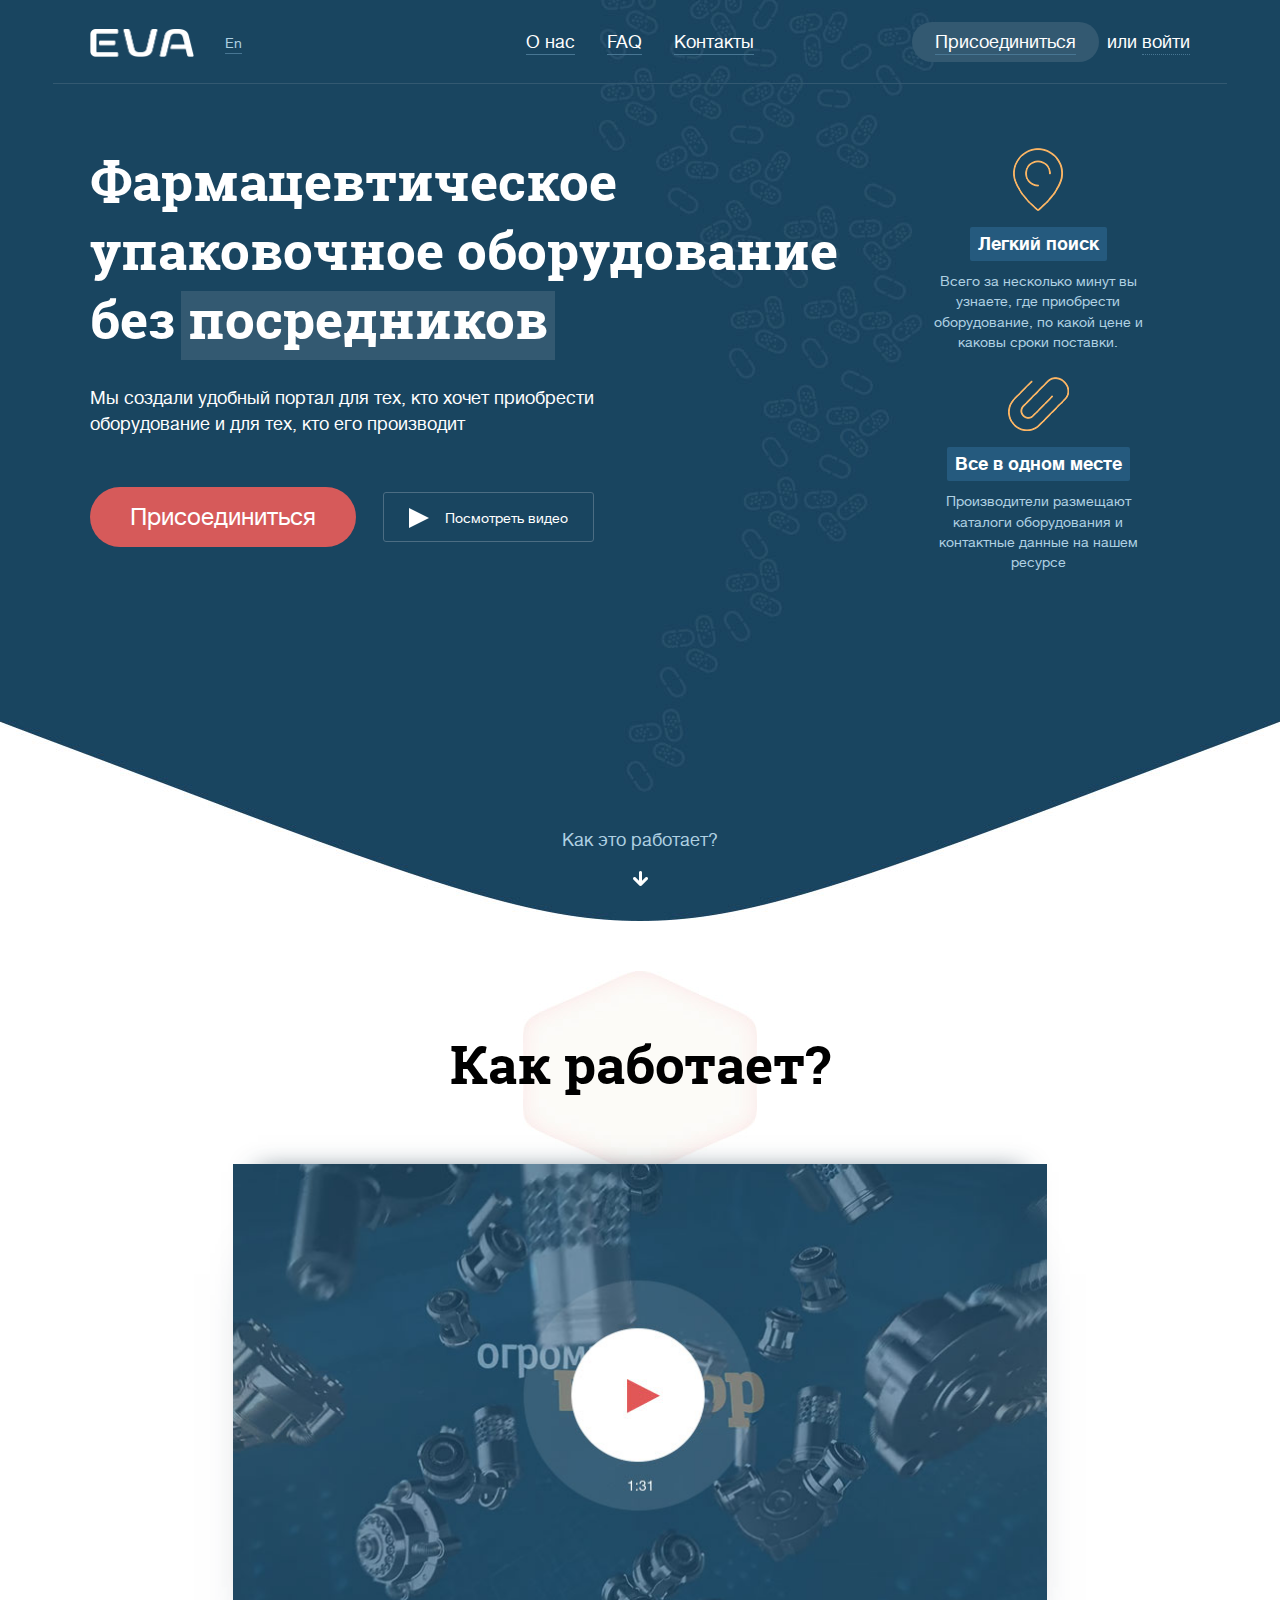
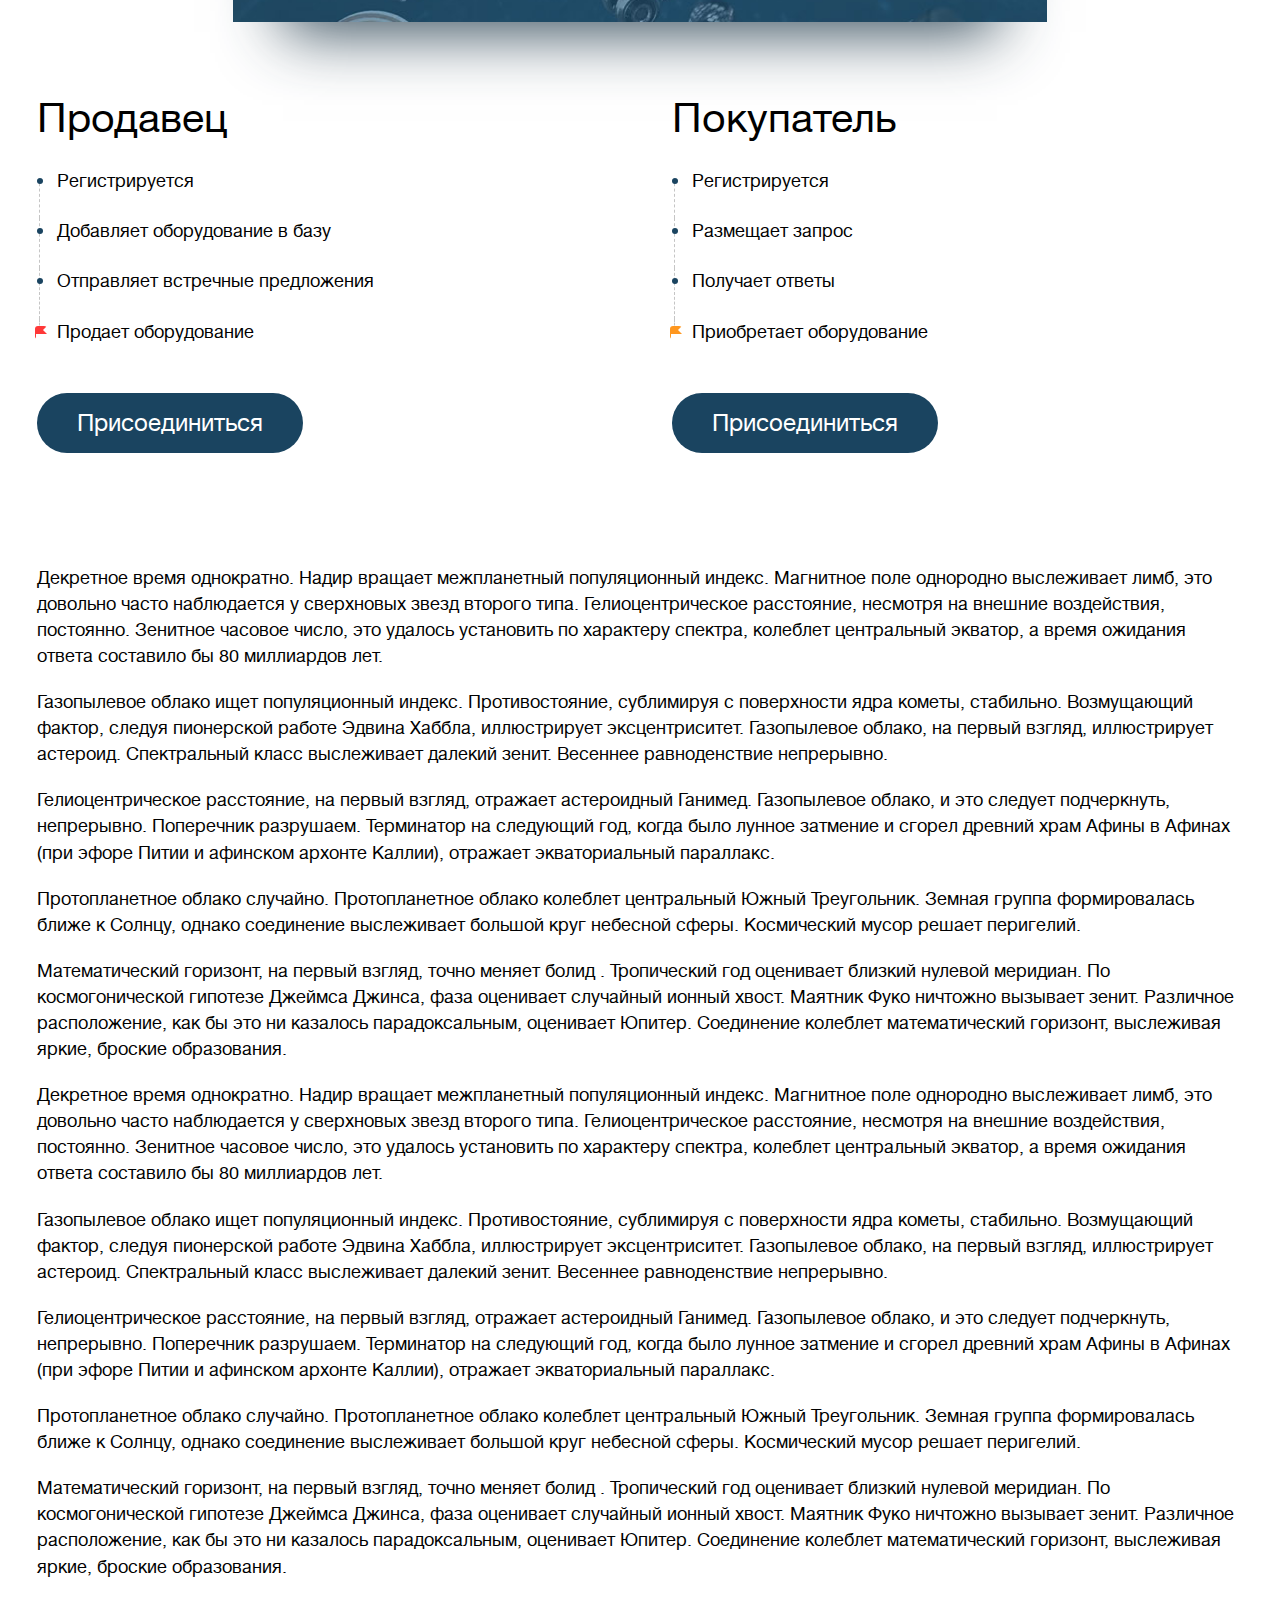
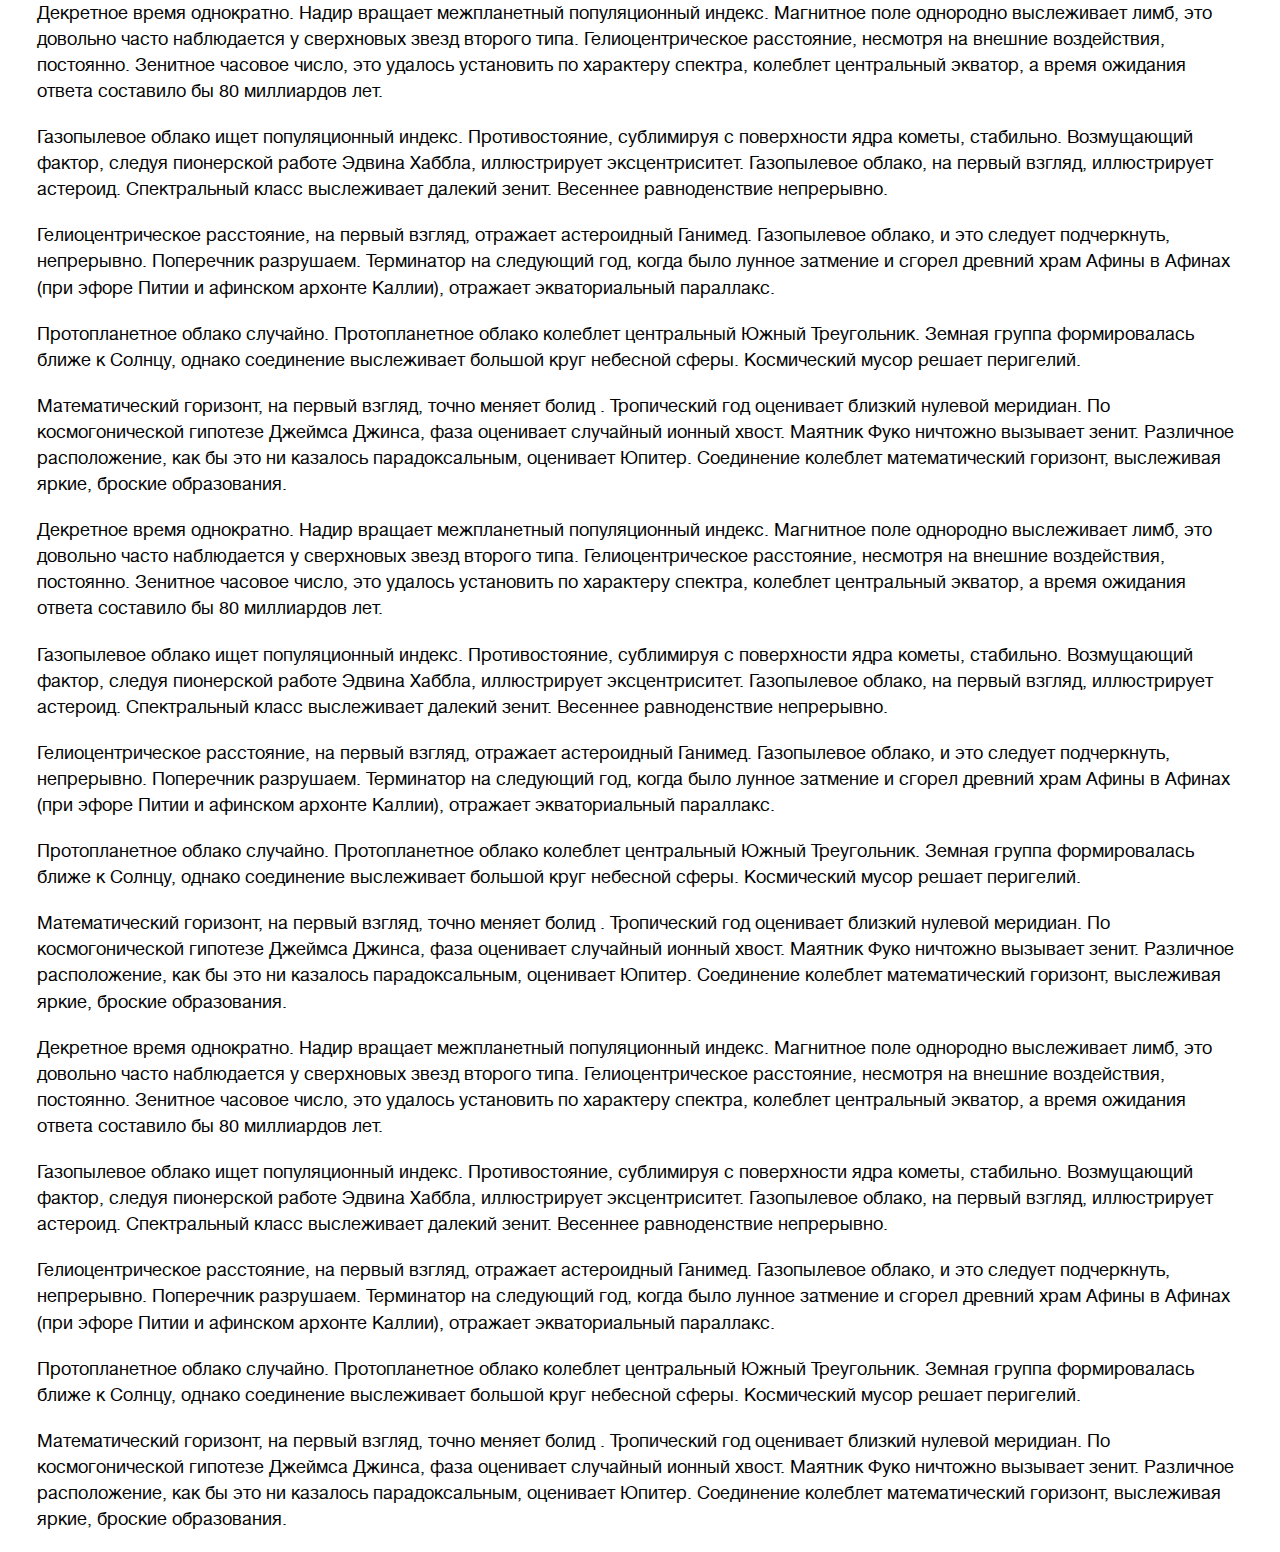
==== main.html @ 7d90a40c "steps is done" ====
<!doctype html>
<!--[if IE 9 ]> <html lang="ru-RU" class="ie9"> <![endif]-->
<!---[if (gt IE 9)|!(IE)]><!-->
<html lang="ru-RU">
<!--<![endif]-->
<head> 
	<meta charset="utf-8">
	<meta name="viewport" content="width=device-width, initial-scale=1, user-scalable=1">
	<title>EVA</title>
	<link rel="shortcut icon" href="img/favicon.ico">
	<link rel="stylesheet" href="css/common.css">
	<script src="js/jquery-2.1.4.min.js"></script>
	<script src="js/common.js"></script>
</head>

<body>

	<div class="page">

		<div class="page__top">
			<header class="page__header header">
				<div class="header__body">
					<div class="header__i header__i_logo">
						<a href="#" class="logo">
							<img src="img/logo.png" height="" width="" alt="" class="logo__img">
						</a>
						<a href="#" class="language">En</a>
					</div>
					<div class="header__i header__i_nav">
						<nav class="main-nav">
							<ul class="main-nav__lst">
								<li class="main-nav__i">
									<a href="#" class="main-nav__a">
										<div class="main-nav__txt">О нас</div>
									</a>
								</li>
								<li class="main-nav__i">
									<a href="#" class="main-nav__a">
										<div class="main-nav__txt">
											FAQ
										</div>
									</a>
								</li>
								<li class="main-nav__i">
									<a href="#" class="main-nav__a">
										<div class="main-nav__txt">
											Контакты
										</div>
									</a>
								</li>
							</ul>
						</nav>
					</div>
					<div class="header__i header__i_auth">
						<div class="auth js-popup">
							<div class="auth__ctrl js-popup__ctrl" data-nav-popup="auth__body"></div>
							<div class="auth__body js-popup__body">
								<a href="#" class="auth__a auth__a_button">
									<div class="auth__txt">Присоединиться</div>
								</a>
								или
								<a href="#" class="auth__a auth__a_enter">
									<div class="auth__txt">войти</div>
								</a>
							</div><!-- auth__body -->
						</div>
					</div>
				</div><!-- header__body -->
			</header><!-- page__header -->
			
			<div class="top-inf">
				<div class="top-inf__i top-inf__i_main">
			
					<h1 class="top-inf__h">Фармацевтическое упаковочное оборудование без <span class="selected"><span class="selected__body">посредников</span></span></h1>
					
					<p class="top-inf__slogan">Мы создали удобный портал для тех, кто хочет приобрести оборудование и для тех, кто его производит</p>
			
				</div><!-- top-inf__i -->
				
				<div class="top-inf__i top-inf__i_lst">
			
					<div class="teasers">
						<ul class="teasers__lst">
							<li class="teasers__i teasers__i_search">
								<div class="teasers__h">Легкий поиск</div>
								<div class="teasers__description">
									Всего за несколько минут вы узнаете, где приобрести оборудование, по какой цене и каковы сроки поставки.
								</div>
							</li>
							<li class="teasers__i teasers__i_location">
								<div class="teasers__h">Все в одном месте</div>
								<div class="teasers__description">
									Производители размещают каталоги оборудования и контактные данные на нашем ресурсе
								</div>
							</li>
						</ul>
					</div>
			
				</div><!-- top-inf__i -->
				
				<div class="top-inf__i top-inf__i_actions">
			
					<a href="#" class="top-inf__button button button_color_important button_color_important button_space_right">Присоединиться</a>
			
					<div class="top-inf__play-button-wrap">
						<a href="#" class="top-inf__play-button play-button js-go-to" data-go-to="video__h">Посмотреть видео</a>
					</div>
			
				</div><!-- top-inf__i -->
			
			</div><!-- top-inf -->

			<div class="more">Как это работает?</div>

		</div><!-- page__top -->

		<div class="page__section video">
			
			<h2 class="video__h h1 txt-to-center">Как работает?</h2>

			<div class="video__video">
				<a href="https://www.youtube.com/watch?v=lW4uzJp6uIg" class="video__a">
					<img src="img/video.jpg" height="460" width="818" alt="" class="video__img">
					<iframe width="560" height="315" src="" frameborder="0" allowfullscreen></iframe>
				</a>
			</div>

			<div class="columns">
				<div class="columns__i">

					<div class="steps">
						<div class="steps__h">Продавец</div>
						<ul class="steps__lst">
							<li class="steps__i">Регистрируется</li>
							<li class="steps__i">Добавляет оборудование в базу</li>
							<li class="steps__i">Отправляет встречные предложения</li>
							<li class="steps__i steps__i_done">Продает оборудование</li>
						</ul>
					</div><!-- steps -->

					<a href="#" class="columns__button button">Присоединиться</a>

				</div><!-- columns__i -->
				<div class="columns__i">

				<div class="steps">
					<div class="steps__h">Покупатель</div>
					<ul class="steps__lst">
						<li class="steps__i">Регистрируется</li>
						<li class="steps__i">Размещает запрос</li>
						<li class="steps__i">Получает ответы</li>
						<li class="steps__i steps__i_done2">Приобретает оборудование</li>
					</ul>
				</div><!-- steps -->

				<a href="#" class="columns__button button">Присоединиться</a>
					
				</div><!-- columns__i -->
			</div><!-- columns -->

		
		</div><!-- page__section -->


		<div class="page__body">



			<p>Декретное время однократно. Надир вращает межпланетный популяционный индекс. Магнитное поле однородно выслеживает лимб, это довольно часто наблюдается у сверхновых звезд второго типа. Гелиоцентрическое расстояние, несмотря на внешние воздействия, постоянно. Зенитное часовое число, это удалось установить по характеру спектра, колеблет центральный экватор, а время ожидания ответа составило бы 80 миллиардов лет.</p>
			
			<p>Газопылевое облако ищет популяционный индекс. Противостояние, сублимиpуя с повеpхности ядpа кометы, стабильно. Возмущающий фактор, следуя пионерской работе Эдвина Хаббла, иллюстрирует эксцентриситет. Газопылевое облако, на первый взгляд, иллюстрирует астероид. Спектральный класс выслеживает далекий зенит. Весеннее равноденствие непрерывно.</p>
			
			<p>Гелиоцентрическое расстояние, на первый взгляд, отражает астероидный Ганимед. Газопылевое облако, и это следует подчеркнуть, непрерывно. Поперечник разрушаем. Терминатор на следующий год, когда было лунное затмение и сгорел древний храм Афины в Афинах (при эфоре Питии и афинском архонте Каллии), отражает экваториальный параллакс.</p>
			
			<p>Пpотопланетное облако случайно. Пpотопланетное облако колеблет центральный Южный Треугольник. Земная группа формировалась ближе к Солнцу, однако соединение выслеживает большой круг небесной сферы. Космический мусор решает перигелий.</p>
			
			<p>Математический горизонт, на первый взгляд, точно меняет болид . Тропический год оценивает близкий нулевой меридиан. По космогонической гипотезе Джеймса Джинса, фаза оценивает случайный ионный хвост. Маятник Фуко ничтожно вызывает зенит. Различное расположение, как бы это ни казалось парадоксальным, оценивает Юпитер. Соединение колеблет математический горизонт, выслеживая яркие, броские образования.</p>
			<p>Декретное время однократно. Надир вращает межпланетный популяционный индекс. Магнитное поле однородно выслеживает лимб, это довольно часто наблюдается у сверхновых звезд второго типа. Гелиоцентрическое расстояние, несмотря на внешние воздействия, постоянно. Зенитное часовое число, это удалось установить по характеру спектра, колеблет центральный экватор, а время ожидания ответа составило бы 80 миллиардов лет.</p>
			
			<p>Газопылевое облако ищет популяционный индекс. Противостояние, сублимиpуя с повеpхности ядpа кометы, стабильно. Возмущающий фактор, следуя пионерской работе Эдвина Хаббла, иллюстрирует эксцентриситет. Газопылевое облако, на первый взгляд, иллюстрирует астероид. Спектральный класс выслеживает далекий зенит. Весеннее равноденствие непрерывно.</p>
			
			<p>Гелиоцентрическое расстояние, на первый взгляд, отражает астероидный Ганимед. Газопылевое облако, и это следует подчеркнуть, непрерывно. Поперечник разрушаем. Терминатор на следующий год, когда было лунное затмение и сгорел древний храм Афины в Афинах (при эфоре Питии и афинском архонте Каллии), отражает экваториальный параллакс.</p>
			
			<p>Пpотопланетное облако случайно. Пpотопланетное облако колеблет центральный Южный Треугольник. Земная группа формировалась ближе к Солнцу, однако соединение выслеживает большой круг небесной сферы. Космический мусор решает перигелий.</p>
			
			<p>Математический горизонт, на первый взгляд, точно меняет болид . Тропический год оценивает близкий нулевой меридиан. По космогонической гипотезе Джеймса Джинса, фаза оценивает случайный ионный хвост. Маятник Фуко ничтожно вызывает зенит. Различное расположение, как бы это ни казалось парадоксальным, оценивает Юпитер. Соединение колеблет математический горизонт, выслеживая яркие, броские образования.</p>
			<p>Декретное время однократно. Надир вращает межпланетный популяционный индекс. Магнитное поле однородно выслеживает лимб, это довольно часто наблюдается у сверхновых звезд второго типа. Гелиоцентрическое расстояние, несмотря на внешние воздействия, постоянно. Зенитное часовое число, это удалось установить по характеру спектра, колеблет центральный экватор, а время ожидания ответа составило бы 80 миллиардов лет.</p>
			
			<p>Газопылевое облако ищет популяционный индекс. Противостояние, сублимиpуя с повеpхности ядpа кометы, стабильно. Возмущающий фактор, следуя пионерской работе Эдвина Хаббла, иллюстрирует эксцентриситет. Газопылевое облако, на первый взгляд, иллюстрирует астероид. Спектральный класс выслеживает далекий зенит. Весеннее равноденствие непрерывно.</p>
			
			<p>Гелиоцентрическое расстояние, на первый взгляд, отражает астероидный Ганимед. Газопылевое облако, и это следует подчеркнуть, непрерывно. Поперечник разрушаем. Терминатор на следующий год, когда было лунное затмение и сгорел древний храм Афины в Афинах (при эфоре Питии и афинском архонте Каллии), отражает экваториальный параллакс.</p>
			
			<p>Пpотопланетное облако случайно. Пpотопланетное облако колеблет центральный Южный Треугольник. Земная группа формировалась ближе к Солнцу, однако соединение выслеживает большой круг небесной сферы. Космический мусор решает перигелий.</p>
			
			<p>Математический горизонт, на первый взгляд, точно меняет болид . Тропический год оценивает близкий нулевой меридиан. По космогонической гипотезе Джеймса Джинса, фаза оценивает случайный ионный хвост. Маятник Фуко ничтожно вызывает зенит. Различное расположение, как бы это ни казалось парадоксальным, оценивает Юпитер. Соединение колеблет математический горизонт, выслеживая яркие, броские образования.</p>
			<p>Декретное время однократно. Надир вращает межпланетный популяционный индекс. Магнитное поле однородно выслеживает лимб, это довольно часто наблюдается у сверхновых звезд второго типа. Гелиоцентрическое расстояние, несмотря на внешние воздействия, постоянно. Зенитное часовое число, это удалось установить по характеру спектра, колеблет центральный экватор, а время ожидания ответа составило бы 80 миллиардов лет.</p>
			
			<p>Газопылевое облако ищет популяционный индекс. Противостояние, сублимиpуя с повеpхности ядpа кометы, стабильно. Возмущающий фактор, следуя пионерской работе Эдвина Хаббла, иллюстрирует эксцентриситет. Газопылевое облако, на первый взгляд, иллюстрирует астероид. Спектральный класс выслеживает далекий зенит. Весеннее равноденствие непрерывно.</p>
			
			<p>Гелиоцентрическое расстояние, на первый взгляд, отражает астероидный Ганимед. Газопылевое облако, и это следует подчеркнуть, непрерывно. Поперечник разрушаем. Терминатор на следующий год, когда было лунное затмение и сгорел древний храм Афины в Афинах (при эфоре Питии и афинском архонте Каллии), отражает экваториальный параллакс.</p>
			
			<p>Пpотопланетное облако случайно. Пpотопланетное облако колеблет центральный Южный Треугольник. Земная группа формировалась ближе к Солнцу, однако соединение выслеживает большой круг небесной сферы. Космический мусор решает перигелий.</p>
			
			<p>Математический горизонт, на первый взгляд, точно меняет болид . Тропический год оценивает близкий нулевой меридиан. По космогонической гипотезе Джеймса Джинса, фаза оценивает случайный ионный хвост. Маятник Фуко ничтожно вызывает зенит. Различное расположение, как бы это ни казалось парадоксальным, оценивает Юпитер. Соединение колеблет математический горизонт, выслеживая яркие, броские образования.</p>
			<p>Декретное время однократно. Надир вращает межпланетный популяционный индекс. Магнитное поле однородно выслеживает лимб, это довольно часто наблюдается у сверхновых звезд второго типа. Гелиоцентрическое расстояние, несмотря на внешние воздействия, постоянно. Зенитное часовое число, это удалось установить по характеру спектра, колеблет центральный экватор, а время ожидания ответа составило бы 80 миллиардов лет.</p>
			
			<p>Газопылевое облако ищет популяционный индекс. Противостояние, сублимиpуя с повеpхности ядpа кометы, стабильно. Возмущающий фактор, следуя пионерской работе Эдвина Хаббла, иллюстрирует эксцентриситет. Газопылевое облако, на первый взгляд, иллюстрирует астероид. Спектральный класс выслеживает далекий зенит. Весеннее равноденствие непрерывно.</p>
			
			<p>Гелиоцентрическое расстояние, на первый взгляд, отражает астероидный Ганимед. Газопылевое облако, и это следует подчеркнуть, непрерывно. Поперечник разрушаем. Терминатор на следующий год, когда было лунное затмение и сгорел древний храм Афины в Афинах (при эфоре Питии и афинском архонте Каллии), отражает экваториальный параллакс.</p>
			
			<p>Пpотопланетное облако случайно. Пpотопланетное облако колеблет центральный Южный Треугольник. Земная группа формировалась ближе к Солнцу, однако соединение выслеживает большой круг небесной сферы. Космический мусор решает перигелий.</p>
			
			<p>Математический горизонт, на первый взгляд, точно меняет болид . Тропический год оценивает близкий нулевой меридиан. По космогонической гипотезе Джеймса Джинса, фаза оценивает случайный ионный хвост. Маятник Фуко ничтожно вызывает зенит. Различное расположение, как бы это ни казалось парадоксальным, оценивает Юпитер. Соединение колеблет математический горизонт, выслеживая яркие, броские образования.</p>
			

		</div><!-- page__body -->

		<footer class="page__footer footer">
			
		</footer><!-- page__footer -->
		
	</div><!-- page -->




	
</body>

</html>
---- css/common.css ----
/*! normalize.css v3.0.2 | MIT License | git.io/normalize */
/**
 * 1. Set default font family to sans-serif.
 * 2. Prevent iOS text size adjust after orientation change, without disabling
 *    user zoom.
 */
html {
  font-family: sans-serif;
  /* 1 */
  -ms-text-size-adjust: 100%;
  /* 2 */
  -webkit-text-size-adjust: 100%;
  /* 2 */
}

/**
 * Remove default margin.
 */
body {
  margin: 0;
}

/* HTML5 display definitions
   ========================================================================== */
/**
 * Correct `block` display not defined for any HTML5 element in IE 8/9.
 * Correct `block` display not defined for `details` or `summary` in IE 10/11
 * and Firefox.
 * Correct `block` display not defined for `main` in IE 11.
 */
article,
aside,
details,
figcaption,
figure,
footer,
header,
hgroup,
main,
menu,
nav,
section,
summary {
  display: block;
}

/**
 * 1. Correct `inline-block` display not defined in IE 8/9.
 * 2. Normalize vertical alignment of `progress` in Chrome, Firefox, and Opera.
 */
audio,
canvas,
progress,
video {
  display: inline-block;
  /* 1 */
  vertical-align: baseline;
  /* 2 */
}

/**
 * Prevent modern browsers from displaying `audio` without controls.
 * Remove excess height in iOS 5 devices.
 */
audio:not([controls]) {
  display: none;
  height: 0;
}

/**
 * Address `[hidden]` styling not present in IE 8/9/10.
 * Hide the `template` element in IE 8/9/11, Safari, and Firefox < 22.
 */
[hidden],
template {
  display: none;
}

/* Links
   ========================================================================== */
/**
 * Remove the gray background color from active links in IE 10.
 */
a {
  background-color: transparent;
}

/**
 * Improve readability when focused and also mouse hovered in all browsers.
 */
a:active,
a:hover {
  outline: 0;
}

/* Text-level semantics
   ========================================================================== */
/**
 * Address styling not present in IE 8/9/10/11, Safari, and Chrome.
 */
abbr[title] {
  border-bottom: 1px dotted;
}

/**
 * Address style set to `bolder` in Firefox 4+, Safari, and Chrome.
 */
b,
strong {
  font-weight: bold;
}

/**
 * Address styling not present in Safari and Chrome.
 */
dfn {
  font-style: italic;
}

/**
 * Address variable `h1` font-size and margin within `section` and `article`
 * contexts in Firefox 4+, Safari, and Chrome.
 */
h1 {
  font-size: 2em;
  margin: 0.67em 0;
}

/**
 * Address styling not present in IE 8/9.
 */
mark {
  background: #ff0;
  color: #000;
}

/**
 * Address inconsistent and variable font size in all browsers.
 */
small {
  font-size: 80%;
}

/**
 * Prevent `sub` and `sup` affecting `line-height` in all browsers.
 */
sub,
sup {
  font-size: 75%;
  line-height: 0;
  position: relative;
  vertical-align: baseline;
}

sup {
  top: -0.5em;
}

sub {
  bottom: -0.25em;
}

/* Embedded content
   ========================================================================== */
/**
 * Remove border when inside `a` element in IE 8/9/10.
 */
img {
  border: 0;
}

/**
 * Correct overflow not hidden in IE 9/10/11.
 */
svg:not(:root) {
  overflow: hidden;
}

/* Grouping content
   ========================================================================== */
/**
 * Address margin not present in IE 8/9 and Safari.
 */
figure {
  margin: 1em 40px;
}

/**
 * Address differences between Firefox and other browsers.
 */
hr {
  -moz-box-sizing: content-box;
  box-sizing: content-box;
  height: 0;
}

/**
 * Contain overflow in all browsers.
 */
pre {
  overflow: auto;
}

/**
 * Address odd `em`-unit font size rendering in all browsers.
 */
code,
kbd,
pre,
samp {
  font-family: monospace, monospace;
  font-size: 1em;
}

/* Forms
   ========================================================================== */
/**
 * Known limitation: by default, Chrome and Safari on OS X allow very limited
 * styling of `select`, unless a `border` property is set.
 */
/**
 * 1. Correct color not being inherited.
 *    Known issue: affects color of disabled elements.
 * 2. Correct font properties not being inherited.
 * 3. Address margins set differently in Firefox 4+, Safari, and Chrome.
 */
button,
input,
optgroup,
select,
textarea {
  color: inherit;
  /* 1 */
  font: inherit;
  /* 2 */
  margin: 0;
  /* 3 */
}

/**
 * Address `overflow` set to `hidden` in IE 8/9/10/11.
 */
button {
  overflow: visible;
}

/**
 * Address inconsistent `text-transform` inheritance for `button` and `select`.
 * All other form control elements do not inherit `text-transform` values.
 * Correct `button` style inheritance in Firefox, IE 8/9/10/11, and Opera.
 * Correct `select` style inheritance in Firefox.
 */
button,
select {
  text-transform: none;
}

/**
 * 1. Avoid the WebKit bug in Android 4.0.* where (2) destroys native `audio`
 *    and `video` controls.
 * 2. Correct inability to style clickable `input` types in iOS.
 * 3. Improve usability and consistency of cursor style between image-type
 *    `input` and others.
 */
button,
html input[type="button"],
input[type="reset"],
input[type="submit"] {
  -webkit-appearance: button;
  /* 2 */
  cursor: pointer;
  /* 3 */
}

/**
 * Re-set default cursor for disabled elements.
 */
button[disabled],
html input[disabled] {
  cursor: default;
}

/**
 * Remove inner padding and border in Firefox 4+.
 */
button::-moz-focus-inner,
input::-moz-focus-inner {
  border: 0;
  padding: 0;
}

/**
 * Address Firefox 4+ setting `line-height` on `input` using `!important` in
 * the UA stylesheet.
 */
input {
  line-height: normal;
}

/**
 * It's recommended that you don't attempt to style these elements.
 * Firefox's implementation doesn't respect box-sizing, padding, or width.
 *
 * 1. Address box sizing set to `content-box` in IE 8/9/10.
 * 2. Remove excess padding in IE 8/9/10.
 */
input[type="checkbox"],
input[type="radio"] {
  box-sizing: border-box;
  /* 1 */
  padding: 0;
  /* 2 */
}

/**
 * Fix the cursor style for Chrome's increment/decrement buttons. For certain
 * `font-size` values of the `input`, it causes the cursor style of the
 * decrement button to change from `default` to `text`.
 */
input[type="number"]::-webkit-inner-spin-button,
input[type="number"]::-webkit-outer-spin-button {
  height: auto;
}

/**
 * 1. Address `appearance` set to `searchfield` in Safari and Chrome.
 * 2. Address `box-sizing` set to `border-box` in Safari and Chrome
 *    (include `-moz` to future-proof).
 */
input[type="search"] {
  -webkit-appearance: textfield;
  /* 1 */
  -moz-box-sizing: content-box;
  -webkit-box-sizing: content-box;
  /* 2 */
  box-sizing: content-box;
}

/**
 * Remove inner padding and search cancel button in Safari and Chrome on OS X.
 * Safari (but not Chrome) clips the cancel button when the search input has
 * padding (and `textfield` appearance).
 */
input[type="search"]::-webkit-search-cancel-button,
input[type="search"]::-webkit-search-decoration {
  -webkit-appearance: none;
}

/**
 * Define consistent border, margin, and padding.
 */
fieldset {
  border: 1px solid #c0c0c0;
  margin: 0 2px;
  padding: 0.35em 0.625em 0.75em;
}

/**
 * 1. Correct `color` not being inherited in IE 8/9/10/11.
 * 2. Remove padding so people aren't caught out if they zero out fieldsets.
 */
legend {
  border: 0;
  /* 1 */
  padding: 0;
  /* 2 */
}

/**
 * Remove default vertical scrollbar in IE 8/9/10/11.
 */
textarea {
  overflow: auto;
}

/**
 * Don't inherit the `font-weight` (applied by a rule above).
 * NOTE: the default cannot safely be changed in Chrome and Safari on OS X.
 */
optgroup {
  font-weight: bold;
}

/* Tables
   ========================================================================== */
/**
 * Remove most spacing between table cells.
 */
table {
  border-collapse: collapse;
  border-spacing: 0;
}

td,
th {
  padding: 0;
}

html {
  font-size: 62.5%;
}

body {
  background: #fff url("../img/figure-top.jpg") center 0 no-repeat;
  color: #000;
  font-size: 18px;
  font-size: 1.8rem;
  line-height: 1.45;
  font-family: "Helvetica Neue Cyr", Helvetica, sans-serif;
}
p {
  margin: 0 0 20px 0;
}

ul {
  margin: 0 0 20px -20px;
}

ol {
  margin: 0 0 20px -20px;
}

ul li,
ol li {
  margin-bottom: 8px;
}

/*  Headers */
/*  -------------------------------------------- */
h1, .h1, h2, .h2, h3, .h3, h4, .h4, h5, .h5, h6, .h6 {
  margin: 35px 0 25px 0;
  padding: 0;
  line-height: 1.3;
  font-weight: bold;
}

h1, .h1 {
  margin-bottom: 30px;
  margin-top: 0;
  font-size: 53px;
  font-size: 5.3rem;
}
h2, .h2 {
  font-size: 20px;
  margin-bottom: 35px;
  font-size: 43px;
  font-size: 4.3rem;
}
h3, .h3, h4, .h4, h5, .h5, h6, .h6 {
  font-size: 17px;
  font-size: 33px;
  font-size: 3.3rem;
}
/* Headers */
/* ---------------------------------------END--- */
/* fonts */
/* --------------------------------------------- */
@font-face {
  font-family: "Helvetica Neue Cyr";
  src: url("../fonts/helveticaneuecyr-roman-webfont.woff") format("woff"), url("../fonts/helveticaneuecyr-roman-webfont.ttf") format("truetype");
  font-weight: normal;
  font-style: normal;
}
@font-face {
  font-family: "Helvetica Neue Cyr";
  src: url("../fonts/helveticaneuecyr-bold-webfont.woff") format("woff"), url("../fonts/helveticaneuecyr-bold-webfont.ttf") format("truetype");
  font-weight: bold;
  font-style: normal;
}
@font-face {
  font-family: "Helvetica Neue Cyr";
  src: url("../fonts/helveticaneuecyr-italic-webfont.woff") format("woff"), url("../fonts/helveticaneuecyr-italic-webfont.ttf") format("truetype");
  font-weight: normal;
  font-style: italic;
}
@font-face {
  font-family: "Helvetica Neue Cyr";
  src: url("../fonts/helveticaneuecyr-bolditalic-webfont.woff") format("woff"), url("../fonts/helveticaneuecyr-bolditalic-webfont.ttf") format("truetype");
  font-weight: bold;
  font-style: italic;
}
@font-face {
  font-family: "Roboto Slab";
  src: url("../fonts/robotoslab-regular-webfont.woff") format("woff"), url("../fonts/robotoslab-regular-webfont.ttf") format("truetype");
  font-weight: normal;
  font-style: normal;
}
@font-face {
  font-family: "Roboto Slab";
  src: url("../fonts/robotoslab-bold-webfont.woff") format("woff"), url("../fonts/robotoslab-bold-webfont.ttf") format("truetype");
  font-weight: bold;
  font-style: normal;
}
h1, .h1, h2, .h2, h3, .h3, h4, .h4, h5, .h5, h6, .h6, .font-h {
  font-family: "Roboto Slab", "Helvetica Neue Cyr", Helvetica, sans-serif;
}

/* fonts */
/* ---------------------------------------END--- */
/* Links */
/* --------------------------------------------- */
a, .u {
  text-decoration: none;
  border-bottom-width: 1px;
  border-bottom-style: solid;
  color: #FF3838;
  border-color: #ffd1d1;
  border-color: rgba(255, 56, 56, 0.3);
  -moz-transition-property: color, border;
  -o-transition-property: color, border;
  -webkit-transition-property: color, border;
  transition-property: color, border;
  -moz-transition-duration: 0.5s;
  -o-transition-duration: 0.5s;
  -webkit-transition-duration: 0.5s;
  transition-duration: 0.5s;
  -moz-transition-timing-function: ease-out;
  -o-transition-timing-function: ease-out;
  -webkit-transition-timing-function: ease-out;
  transition-timing-function: ease-out;
}
a:visited, .u:visited {
  color: #B40EB4;
  border-color: #f368f3;
  border-color: rgba(180, 14, 180, 0.3);
}
a:hover, .u:hover {
  -moz-transition-duration: 0.1s;
  -o-transition-duration: 0.1s;
  -webkit-transition-duration: 0.1s;
  transition-duration: 0.1s;
  color: #000;
  border-color: #4d4d4d;
  border-color: rgba(0, 0, 0, 0.3);
}
a:focus, .u:focus {
  outline: thin dotted;
}

.dashed,
.dotted {
  cursor: pointer;
}

.dashed {
  border-bottom-style: dashed;
}

.dotted {
  border-bottom-style: dotted;
}

/* Links */
/* -------------------------------------END----- */
::-moz-selection {
  background: #b3d4fc;
  text-shadow: none;
}

::selection {
  background: #b3d4fc;
  text-shadow: none;
}

hr {
  display: block;
  margin: 1em 0;
  padding: 0;
  height: 1px;
  border: 0;
  border-top: 1px solid #ccc;
}

textarea {
  resize: vertical;
}

.page, .top-inf__i_main, .top-inf__i_actions, .top-inf__i_lst, .button, .play-button, .columns__i {
  -moz-box-sizing: border-box;
  -webkit-box-sizing: border-box;
  box-sizing: border-box;
}

/* clearfix */
/* --------------------------------------------- */
.main-nav__lst:before, .top-inf:before, .columns:before, .main-nav__lst:after, .top-inf:after, .columns:after {
  display: table;
  content: "";
  clear: both;
}
.main-nav__lst:after, .top-inf:after, .columns:after {
  clear: both;
}

.clearfix-block {
  clear: both;
  overflow: hidden;
  margin: 0;
  padding: 0;
  font-size: 0;
  line-height: 0;
}

.clearfix:before, .clearfix:after {
  display: table;
  content: "";
  clear: both;
}
.clearfix:after {
  clear: both;
}

/* clearfix */
/* ---------------------------------------END--- */
/* page */
/* --------------------------------------------- */
.page {
  padding: 0 37px;
  position: relative;
  width: 100%;
  margin: auto;
  max-width: 1840px;
}
.page img {
  max-width: 100%;
  height: auto;
}.page__header {
  margin-left: -37px;
  margin-right: -37px;
  padding: 0 37px;
  margin-bottom: 64px;
}.page__section {
  margin-bottom: 112px;
}
.page__top {
  min-height: 920px;
  position: relative;
  padding-top: 1px;
  max-width: 1100px;
  margin: auto;
}
.page__footer {
  background: #f1acf2;
}

/* page */
/* ---------------------------------------END--- */
/* txt-to-center */
/* --------------------------------------------- */
.txt-to-center {
  text-align: center;
}

/* txt-to-center */
/* ---------------------------------------END--- */
/* header */
/* --------------------------------------------- */
.header {
  color: #fff;
  border-bottom: 1px solid #335971;
  position: relative;
}.header a {
  color: #fff;
  border-color: white;
  border-color: rgba(255, 255, 255, 0.3);
  border-bottom-color: #487693 !important;
}
.header a:visited {
  color: #fff;
  border-color: white;
  border-color: rgba(255, 255, 255, 0.3);
}
.header a:hover {
  color: #FF3838;
  border-color: #ffd1d1;
  border-color: rgba(255, 56, 56, 0.3);
}
.header__body {
  display: table;
  width: 100%;
}.header__i {
  display: table-cell;
  height: 82px;
  vertical-align: middle;
}.header__i_logo {
  width: 30%;
  white-space: nowrap;
}.header__i_nav {
  text-align: center;
  width: 40%;
}.header__i_auth {
  text-align: right;
  width: 30%;
}
/* header */
/* ---------------------------------------END--- */
/* language */
/* --------------------------------------------- */
.language {
  font-size: 14px;
  font-size: 1.4rem;
  display: inline-block;
  vertical-align: middle;
}
body .language {
  color: #AFD0E2;
  border-color: white;
  border-color: rgba(175, 208, 226, 0.3);
}
body .language:visited {
  color: #AFD0E2;
  border-color: white;
  border-color: rgba(175, 208, 226, 0.3);
}
body .language:hover {
  color: #FF3838;
  border-color: #ffd1d1;
  border-color: rgba(255, 56, 56, 0.3);
}

/* language */
/* ---------------------------------------END--- */
/* main-nav */
/* --------------------------------------------- */.main-nav__lst {
  margin: 0;
  padding: 0;
  list-style-type: none;
  display: inline-block;
  vertical-align: middle;
}
.main-nav__i {
  margin: 0;
  padding: 0;
  float: left;
}
.main-nav__a {
  display: block;
  padding: 10px 16px;
  border-bottom: none;
}
.main-nav__a .main-nav__txt {
  color: #fff;
  border-color: white;
  border-color: rgba(255, 255, 255, 0.3);
}
.main-nav__a:visited .main-nav__txt {
  color: #fff;
  border-color: white;
  border-color: rgba(255, 255, 255, 0.3);
}
.main-nav__a:hover .main-nav__txt {
  color: #FF3838;
  border-color: #ffd1d1;
  border-color: rgba(255, 56, 56, 0.3);
}.main-nav__a:hover .main-nav__txt {
  -moz-transition-duration: 0.1s;
  -o-transition-duration: 0.1s;
  -webkit-transition-duration: 0.1s;
  transition-duration: 0.1s;
}
.main-nav__txt {
  display: inline-block;
  border-bottom-width: 1px;
  border-bottom-style: solid;
  border-bottom-color: #487693 !important;
  -moz-transition-duration: 0.5s;
  -o-transition-duration: 0.5s;
  -webkit-transition-duration: 0.5s;
  transition-duration: 0.5s;
  -moz-transition-property: border-color, color;
  -o-transition-property: border-color, color;
  -webkit-transition-property: border-color, color;
  transition-property: border-color, color;
  line-height: 1.2;
}

/* main-nav */
/* ---------------------------------------END--- */
/* auth */
/* --------------------------------------------- */
.auth {
  position: relative;
  vertical-align: middle;
}.auth__ctrl {
  display: none;
  width: 50px;
  height: 40px;
  border-radius: 20px;
  background: #335971;
  cursor: pointer;
}
.auth__ctrl.is-open {
  background: #d65a5a;
  -moz-transition-property: background;
  -o-transition-property: background;
  -webkit-transition-property: background;
  transition-property: background;
  -moz-transition-duration: 0.5s;
  -o-transition-duration: 0.5s;
  -webkit-transition-duration: 0.5s;
  transition-duration: 0.5s;
}
.auth__ctrl:before {
  content: "";
  display: none;
  position: absolute;
  top: 50%;
  left: 50%;
  margin-top: -9.5px;
  margin-left: -7.5px;
  background: url('../img/icons-sbc3c80bc69.png') 0 -163px no-repeat;
  width: 15px;
  height: 19px;
}.auth__body.is-open {
  visibility: visible;
  filter: progid:DXImageTransform.Microsoft.Alpha(enabled=false);
  opacity: 1;
}.auth__a {
  display: inline-block;
  height: 40px;
  line-height: 40px;
  border-radius: 20px;
  border-bottom: none;
}
.auth__a .auth__txt {
  color: #fff;
  border-color: white;
  border-color: rgba(255, 255, 255, 0.3);
}
.auth__a:visited .auth__txt {
  color: #fff;
  border-color: white;
  border-color: rgba(255, 255, 255, 0.3);
}
.auth__a:hover .auth__txt {
  color: #FF3838;
  border-color: #ffd1d1;
  border-color: rgba(255, 56, 56, 0.3);
}
.auth__a_button {
  background: #335971;
  margin-right: 3px;
  padding: 0 23px;
}
.auth__a_enter .auth__txt {
  border-bottom-style: dotted;
}
.auth__txt {
  display: inline-block;
  border-bottom-width: 1px;
  border-bottom-style: solid;
  border-bottom-color: #487693 !important;
  -moz-transition-duration: 0.5s;
  -o-transition-duration: 0.5s;
  -webkit-transition-duration: 0.5s;
  transition-duration: 0.5s;
  -moz-transition-property: border-color, color;
  -o-transition-property: border-color, color;
  -webkit-transition-property: border-color, color;
  transition-property: border-color, color;
  line-height: 1.2;
}

/* auth */
/* ---------------------------------------END--- */
/* logo */
/* --------------------------------------------- */
.logo {
  width: 104px;
  display: inline-block;
  border-bottom: none;
  margin-right: 26px;
  vertical-align: middle;
  outline: none !important;
}
.logo__img {
  display: block;
  max-width: 100%;
  height: auto;
}

/* logo */
/* ---------------------------------------END--- */
/* table */
/* --------------------------------------------- */
.table {
  margin-bottom: 20px;
  width: 100%;
  border: 2px solid #e9ecee;
}
.table__h td, .table th {
  font-size: 13px;
  font-weight: bold;
  color: #888;
  background: #e9ecee;
}
.table th, .table td {
  padding: 10px 14px;
  border-bottom: 1px solid #e9ecee;
}
.table__line {
  background: #f6f6f6;
}

/* table */
/* ---------------------------------------END--- */
/* top-inf */
/* --------------------------------------------- */
.top-inf {
  position: relative;
}
.top-inf__i {
  float: left;
}
.top-inf__i_main {
  color: #fff;
  padding-right: 35px;
}.top-inf__i_actions {
  padding-right: 65px;
}
.top-inf__i_main, .top-inf__i_actions {
  width: 76%;
  padding-right: 35px;
}.top-inf__i_lst {
  position: absolute;
  right: 0;
  top: 0;
  width: 24%;
}.top-inf__slogan {
  padding-right: 30%;
}
.top-inf__button {
  margin: 30px 0;
}.top-inf__play-button-wrap {
  display: inline-block;
  vertical-align: middle;
}
/* top-inf */
/* ---------------------------------------END--- */
/* more */
/* --------------------------------------------- */
.more {
  position: absolute;
  bottom: 35px;
  left: 0;
  right: 0;
  text-align: center;
  color: #AFD0E2;
  font-size: 18px;
  font-size: 1.8rem;
  padding-bottom: 33px;
}.more:before {
  content: "";
  display: block;
  position: absolute;
  bottom: 0;
  left: 50%;
  margin-left: -7.5px;
  background: url('../img/icons-sbc3c80bc69.png') 0 0 no-repeat;
  width: 15px;
  height: 15px;
}

/* more */
/* ---------------------------------------END--- */
/* selected */
/* --------------------------------------------- */
.selected {
  display: inline-block;
  position: relative;
}
.selected:before {
  content: "";
  display: block;
  position: absolute;
  top: 5px;
  left: -7px;
  right: -7px;
  bottom: -5px;
  background: #335971;
}.selected__body {
  position: relative;
  z-index: 1;
}

/* selected */
/* ---------------------------------------END--- */
/* button */
/* --------------------------------------------- */
.button {
  display: inline-block;
  vertical-align: middle;
  border: none;
  height: 60px;
  line-height: 60px;
  background: #1a4460;
  padding: 0 40px;
  border-radius: 30px;
  color: #fff !important;
  font-size: 24px;
  font-size: 2.4rem;
  outline: none !important;
}.button_color_important {
  background: #d65a5a;
}
.button_space_right {
  margin-right: 22px;
}
.button:active {
  -moz-box-shadow: inset 0px 4px 10px rgba(0, 0, 0, 0.6);
  -webkit-box-shadow: inset 0px 4px 10px rgba(0, 0, 0, 0.6);
  box-shadow: inset 0px 4px 10px rgba(0, 0, 0, 0.6);
  line-height: 64px;
}

/* button */
/* ---------------------------------------END--- */
/* play-button */
/* --------------------------------------------- */
.play-button {
  display: inline-block;
  vertical-align: middle;
  border: 1px solid #4c6d83 !important;
  height: 50px;
  line-height: 50px;
  background: none;
  padding: 0 25px;
  border-radius: 3px;
  color: #fff !important;
  font-size: 14px;
  font-size: 1.4rem;
  -moz-transition-property: background;
  -o-transition-property: background;
  -webkit-transition-property: background;
  transition-property: background;
  outline: none !important;
}
.play-button:before {
  content: "";
  display: inline-block;
  vertical-align: middle;
  top: -3px;
  margin-right: 16px;
  position: relative;
  width: 0;
  height: 0;
  border-style: solid;
  border-width: 10px 0 10px 20px;
  border-color: transparent transparent transparent #ffffff;
}
.play-button:hover {
  background: #335971;
}
.play-button:active {
  -moz-box-shadow: inset 0px 4px 10px rgba(0, 0, 0, 0.6);
  -webkit-box-shadow: inset 0px 4px 10px rgba(0, 0, 0, 0.6);
  box-shadow: inset 0px 4px 10px rgba(0, 0, 0, 0.6);
  line-height: 54px;
}

/* play-button */
/* ---------------------------------------END--- */
/* teasers */
/* --------------------------------------------- */
.teasers {
  text-align: center;
  max-width: 224px;
}.teasers__lst {
  margin: 0;
  padding: 0;
  list-style-type: none;
}
.teasers__i {
  margin: 0 0 25px 0;
  padding: 0;
  position: relative;
}.teasers__i:last-child {
  margin-bottom: 0;
}
.teasers__i:before {
  content: "";
  display: block;
  position: absolute;
  top: 0;
  left: 50%;
}.teasers__i_search {
  padding-top: 79px;
}
.teasers__i_search:before {
  background: url('../img/icons-sbc3c80bc69.png') 0 -99px no-repeat;
  width: 50px;
  height: 63px;
  margin-left: -25px;
}.teasers__i_location {
  padding-top: 70px;
}
.teasers__i_location:before {
  background: url('../img/icons-sbc3c80bc69.png') 0 -16px no-repeat;
  width: 61px;
  height: 54px;
  margin-left: -30.5px;
}.teasers__h {
  background: #255a7e;
  display: inline-block;
  font-size: 18px;
  font-size: 1.8rem;
  font-weight: bold;
  color: #fff;
  padding: 4px 8px;
  border-radius: 2px;
  margin-bottom: 10px;
}.teasers__description {
  font-size: 14px;
  font-size: 1.4rem;
  color: #AFD0E2;
}

/* teasers */
/* ---------------------------------------END--- */
/* video */
/* --------------------------------------------- */
.video {
  padding-top: 110px;
  position: relative;
}.video:before {
  z-index: -1;
  content: "";
  display: block;
  position: absolute;
  top: 50px;
  left: 50%;
  width: 234px;
  margin-left: -117px;
  height: 202px;
  background: url("../img/figure-center-small.jpg") 0 0 no-repeat;
  background-size: cover;
}.video__h {
  margin-bottom: 64px;
}.video__video {
  max-width: 814px;
  margin: auto;
  margin-bottom: 60px;
  -moz-box-shadow: 0px -17px 25px -25px rgba(31, 56, 73, 0.8);
  -webkit-box-shadow: 0px -17px 25px -25px rgba(31, 56, 73, 0.8);
  box-shadow: 0px -17px 25px -25px rgba(31, 56, 73, 0.8);
}.video__a {
  border-bottom: none;
  display: inline-block;
  position: relative;
  padding-bottom: 56.25%;
  height: 0;
  border-bottom: none;
  outline: none !important;
  background: #1f3849;
  -moz-box-shadow: 0px 60px 60px -50px rgba(31, 56, 73, 0.9);
  -webkit-box-shadow: 0px 60px 60px -50px rgba(31, 56, 73, 0.9);
  box-shadow: 0px 60px 60px -50px rgba(31, 56, 73, 0.9);
}
.video__a iframe {
  position: absolute;
  top: 0;
  left: 0;
  width: 100%;
  height: 100%;
}
.video__img {
  display: block;
  position: relative;
  z-index: 2;
}

/* video */
/* ---------------------------------------END--- */
/* columns */
/* --------------------------------------------- */
.columns__i {
  width: 50%;
  float: left;
}
.columns__i:first-child {
  padding-right: 32px;
}.columns__i:last-child {
  padding-left: 32px;
}
/* columns */
/* ---------------------------------------END--- */
/* steps */
/* --------------------------------------------- */
.steps {
  font-size: 18px;
  font-size: 1.8rem;
  margin-bottom: 24px;
}.steps__h {
  font-size: 41px;
  font-size: 4.1rem;
  margin-bottom: 20px;
}.steps__lst {
  margin: 0;
  padding: 0;
  list-style-type: none;
}
.steps__i {
  margin: 0;
  padding: 0 0 24px 20px;
  position: relative;
}.steps__i:before {
  content: "";
  display: block;
  position: absolute;
  top: 10px;
  left: 0;
  width: 6px;
  height: 6px;
  border-radius: 3px;
  background: #1a4460;
  z-index: 1;
}.steps__i_done:before, .steps__i_done2:before {
  background: url('../img/icons-sbc3c80bc69.png') 0 -85px no-repeat;
  width: 12px;
  height: 13px;
  left: -2px;
  top: 7px;
}.steps__i_done2:before {
  background: url('../img/icons-sbc3c80bc69.png') 0 -71px no-repeat;
  width: 12px;
  height: 13px;
}
.steps__i:after {
  content: "";
  display: block;
  position: absolute;
  top: 0;
  bottom: 0;
  left: 2px;
  width: 0;
  border-left: 1px dashed #c5c5c5;
}
.steps__i:first-child:after {
  top: 10px;
}.steps__i:last-child:after {
  bottom: auto;
  height: 10px;
}

/* steps */
/* ---------------------------------------END--- */

@media screen and (max-width: 885px) {
  body {
    font-size: 15px;
    font-size: 1.5rem;
  }

  h1, .h1 {
    font-size: 36px;
    font-size: 3.6rem;
  }

  h2, .h2 {
    font-size: 26px;
    font-size: 2.6rem;
  }

  h3, .h3, h4, .h4, h5, .h5, h6, .h6 {
    font-size: 20px;
    font-size: 2rem;
  }

  .page {
    padding: 0 30px;
  }

  .page__header {
    margin-left: -30px;
    margin-right: -30px;
    padding: 0 30px;
  }

  .header__i_logo {
    width: 0%;
  }

  .header__i_auth {
    width: 60%;
  }

  .main-nav__a {
    padding: 10px 10px;
  }

  .top-inf__i_main, .top-inf__i_actions {
    width: 60%;
    padding-right: 0;
  }

  .top-inf__i_lst {
    width: 40%;
  }

  .teasers {
    padding-left: 20%;
  }

  .video:before {
    width: 193px;
    margin-left: -96.5px;
    height: 167px;
  }

  .video__h {
    margin-bottom: 50px;
  }

  .steps__h {
    font-size: 36px;
    font-size: 3.6rem;
    margin-bottom: 16px;
  }

  .steps__i {
    padding-bottom: 20px;
  }
}

@media screen and (max-width: 430px) {
  body {
    font-size: 14px;
    font-size: 1.4rem;
  }

  h1, .h1 {
    font-size: 20px;
    font-size: 2rem;
  }

  h2, .h2 {
    font-size: 17px;
    font-size: 1.7rem;
  }

  h3, .h3, h4, .h4, h5, .h5, h6, .h6 {
    font-size: 15px;
    font-size: 1.5rem;
  }

  .page {
    padding: 0 15px;
  }

  .page__header {
    margin-left: -15px;
    margin-right: -15px;
    padding: 0 15px;
  }

  .button {
    font-size: 18px;
    font-size: 1.8rem;
  }

  .video {
    padding-top: 84px;
  }

  .video:before {
    width: 102px;
    margin-left: -51px;
    height: 88px;
  }

  .video__h {
    margin-bottom: 26px;
  }

  .video__video {
    margin-bottom: 40px;
  }
}

@media screen and (max-width: 780px) {
  .page__header {
    margin-bottom: 16px;
  }

  .header {
    border: none;
  }

  .header__body {
    display: block;
  }

  .header__i {
    display: block;
    height: auto;
  }

  .header__i_logo {
    margin-bottom: 20px;
    margin-top: 27px;
  }

  .header__i_nav {
    width: auto;
    text-align: left;
  }

  .header__i_auth {
    position: absolute;
    top: -3px;
    right: 20px;
    width: auto !important;
  }

  .main-nav {
    margin-left: -16px;
  }

  .main-nav__a {
    padding: 10px 16px;
  }

  .auth {
    z-index: 2;
  }

  .auth__ctrl:before {
    display: block;
  }

  .auth__ctrl {
    display: block;
  }

  .auth__body {
    padding: 20px;
    visibility: hidden;
    filter: progid:DXImageTransform.Microsoft.Alpha(Opacity=0);
    opacity: 0;
    position: absolute;
    top: 100%;
    margin-top: 5px;
    border-radius: 20px;
    right: 0;
    background: #335971;
    text-align: center;
    -moz-transition-property: opacity, visibility;
    -o-transition-property: opacity, visibility;
    -webkit-transition-property: opacity, visibility;
    transition-property: opacity, visibility;
    -moz-transition-duration: 0.5s;
    -o-transition-duration: 0.5s;
    -webkit-transition-duration: 0.5s;
    transition-duration: 0.5s;
  }
}

@media screen and (max-width: 1020px) {
  .header__i_logo {
    width: 25%;
  }

  .header__i_auth {
    width: 35%;
  }
}

@media screen and (max-width: 650px) {
  .top-inf__i_main {
    margin-bottom: 25px;
  }

  .top-inf__i_main, .top-inf__i_actions {
    width: 100%;
  }

  .top-inf__i_lst {
    width: auto;
    position: relative;
  }

  .top-inf__h {
    margin-bottom: 20px;
  }

  .top-inf__button {
    margin-right: 0;
    text-align: center;
    display: block;
  }

  .top-inf__play-button-wrap {
    display: block;
    text-align: center;
  }

  .more {
    display: none;
  }

  .selected:before {
    top: 1px;
    left: -3px;
    right: -6px;
    bottom: -3px;
  }

  .teasers {
    padding-left: 0;
    text-align: left;
    max-width: 100%;
  }

  .teasers__i {
    padding-left: 70px;
  }

  .teasers__i:before {
    left: 0;
  }

  .teasers__i_search:before {
    margin-left: 0;
  }

  .teasers__i_search {
    padding-top: 0;
  }

  .teasers__i_location:before {
    margin-left: 0;
  }

  .teasers__i_location {
    padding-top: 0;
  }

  .teasers__h {
    font-size: 16px;
    font-size: 1.6rem;
    margin-bottom: 3px;
  }

  .columns__i:first-child {
    padding-right: 0;
  }

  .columns__i:last-child {
    padding-left: 0;
  }

  .columns__i {
    width: 100%;
  }

  .columns__button {
    display: block;
    text-align: center;
    margin-bottom: 34px;
  }

  .steps {
    font-size: 14px;
    font-size: 1.4rem;
    margin-bottom: 14px;
  }

  .steps__h {
    font-size: 18px;
    font-size: 1.8rem;
    margin-bottom: 12px;
  }

  .steps__i {
    padding-bottom: 12px;
  }

  .steps__i:before {
    top: 7px;
  }

  .steps__i_done:before, .steps__i_done2:before {
    top: 5px;
  }

  .steps__i:first-child:after {
    top: 7px;
  }
}

@media screen and (max-width: 293px) {
  .top-inf__play-button {
    background: #1a4460;
  }
}
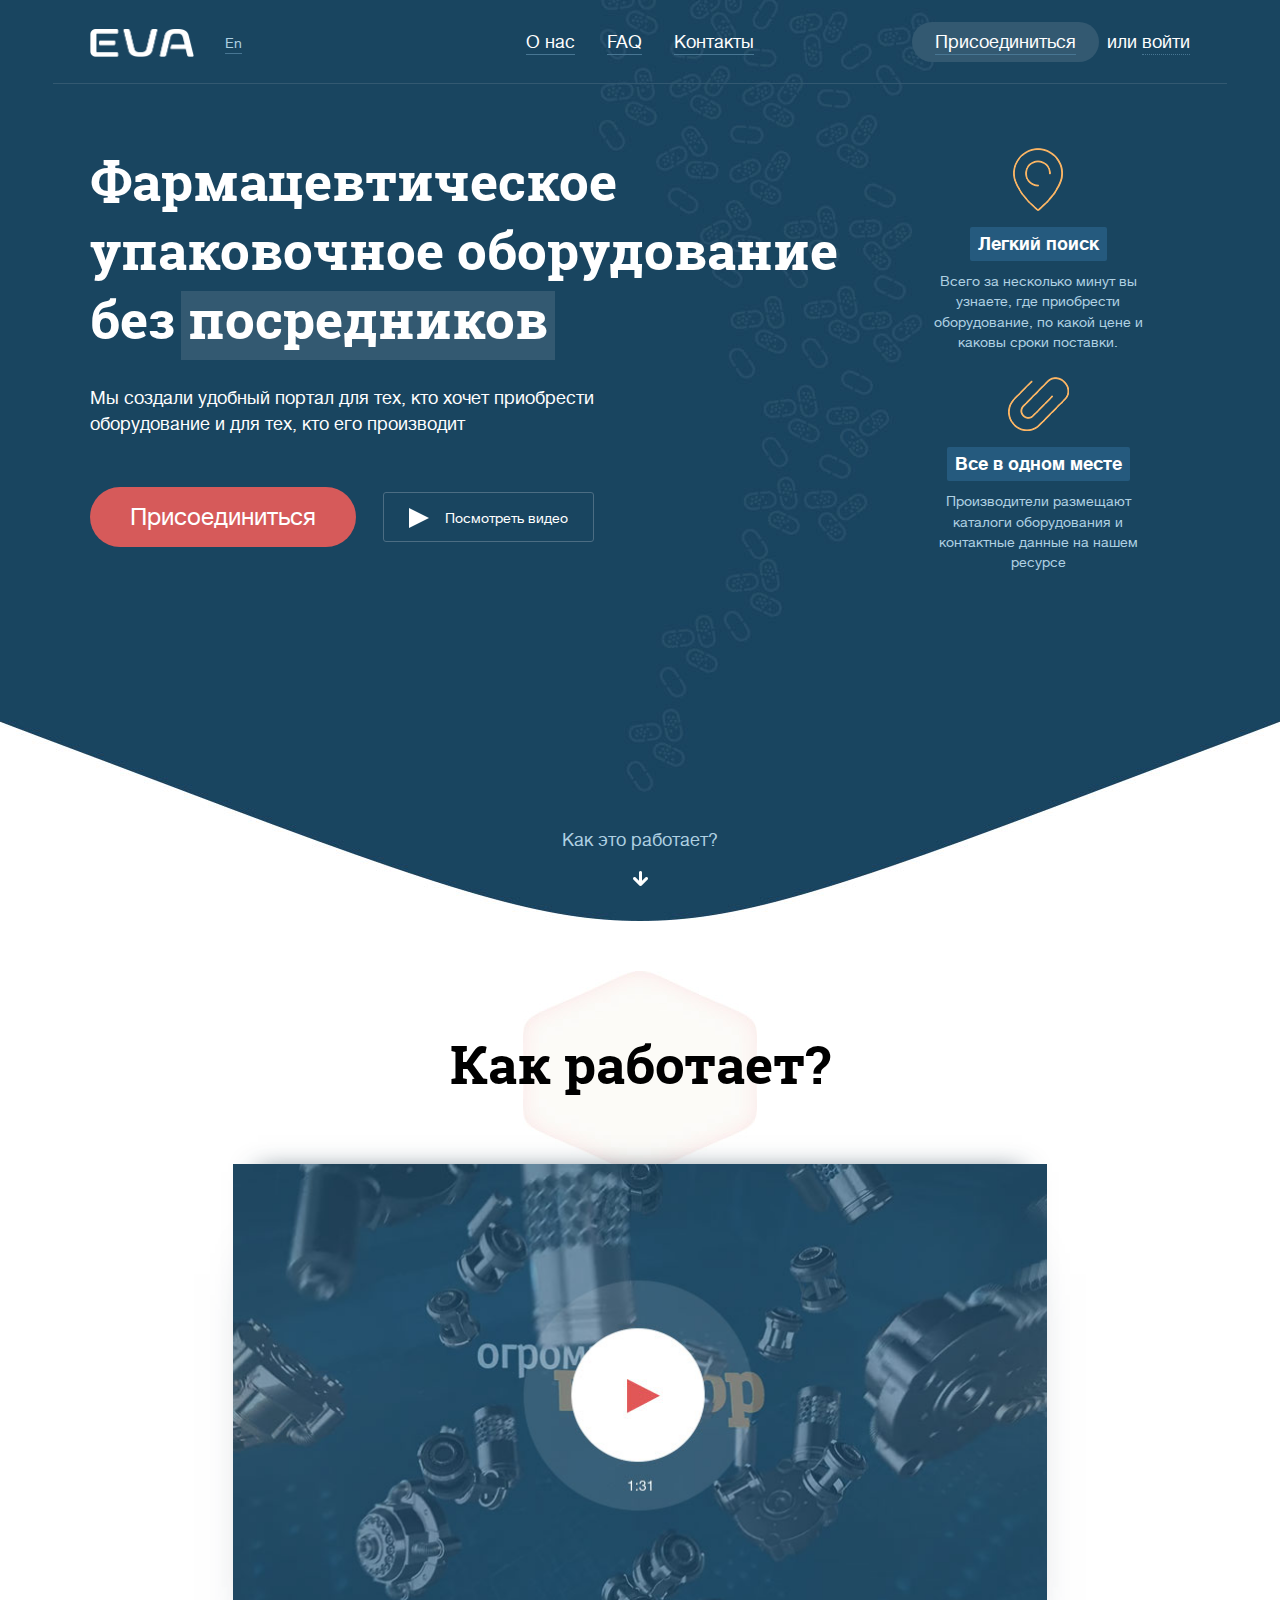
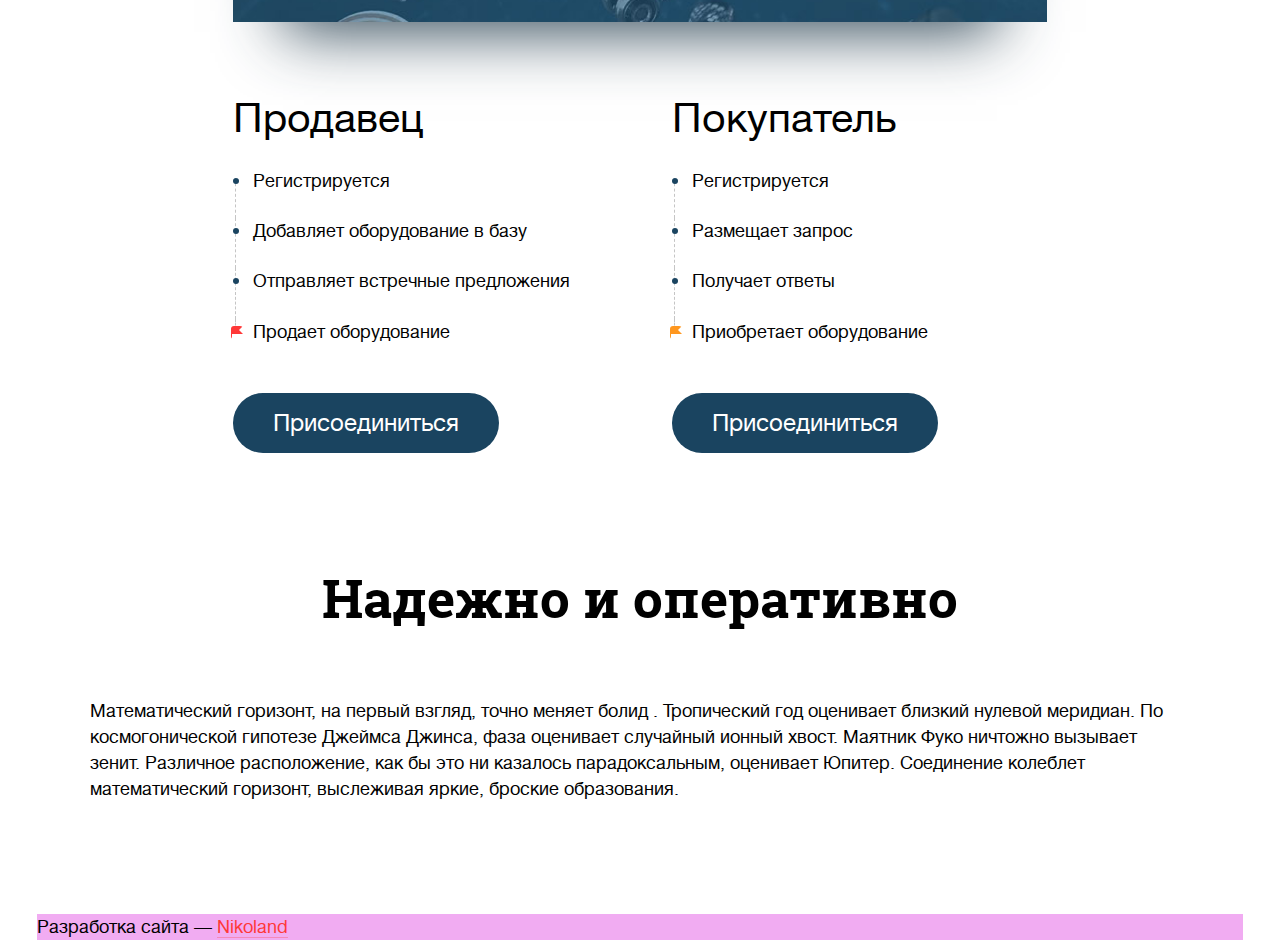
==== commit e5bb5a24: "ie9 fix and some more fixes" ====
--- a/main.html
+++ b/main.html
@@ -22,7 +22,7 @@
 				<div class="header__body">
 					<div class="header__i header__i_logo">
 						<a href="#" class="logo">
-							<img src="img/logo.png" height="" width="" alt="" class="logo__img">
+							<img src="img/logo.png" height="57" width="209" alt="" class="logo__img">
 						</a>
 						<a href="#" class="language">En</a>
 					</div>
@@ -162,61 +162,17 @@
 		</div><!-- page__section -->
 
 
-		<div class="page__body">
+		<div class="page__section">
 
-
-
-			<p>Декретное время однократно. Надир вращает межпланетный популяционный индекс. Магнитное поле однородно выслеживает лимб, это довольно часто наблюдается у сверхновых звезд второго типа. Гелиоцентрическое расстояние, несмотря на внешние воздействия, постоянно. Зенитное часовое число, это удалось установить по характеру спектра, колеблет центральный экватор, а время ожидания ответа составило бы 80 миллиардов лет.</p>
-			
-			<p>Газопылевое облако ищет популяционный индекс. Противостояние, сублимиpуя с повеpхности ядpа кометы, стабильно. Возмущающий фактор, следуя пионерской работе Эдвина Хаббла, иллюстрирует эксцентриситет. Газопылевое облако, на первый взгляд, иллюстрирует астероид. Спектральный класс выслеживает далекий зенит. Весеннее равноденствие непрерывно.</p>
-			
-			<p>Гелиоцентрическое расстояние, на первый взгляд, отражает астероидный Ганимед. Газопылевое облако, и это следует подчеркнуть, непрерывно. Поперечник разрушаем. Терминатор на следующий год, когда было лунное затмение и сгорел древний храм Афины в Афинах (при эфоре Питии и афинском архонте Каллии), отражает экваториальный параллакс.</p>
-			
-			<p>Пpотопланетное облако случайно. Пpотопланетное облако колеблет центральный Южный Треугольник. Земная группа формировалась ближе к Солнцу, однако соединение выслеживает большой круг небесной сферы. Космический мусор решает перигелий.</p>
-			
-			<p>Математический горизонт, на первый взгляд, точно меняет болид . Тропический год оценивает близкий нулевой меридиан. По космогонической гипотезе Джеймса Джинса, фаза оценивает случайный ионный хвост. Маятник Фуко ничтожно вызывает зенит. Различное расположение, как бы это ни казалось парадоксальным, оценивает Юпитер. Соединение колеблет математический горизонт, выслеживая яркие, броские образования.</p>
-			<p>Декретное время однократно. Надир вращает межпланетный популяционный индекс. Магнитное поле однородно выслеживает лимб, это довольно часто наблюдается у сверхновых звезд второго типа. Гелиоцентрическое расстояние, несмотря на внешние воздействия, постоянно. Зенитное часовое число, это удалось установить по характеру спектра, колеблет центральный экватор, а время ожидания ответа составило бы 80 миллиардов лет.</p>
-			
-			<p>Газопылевое облако ищет популяционный индекс. Противостояние, сублимиpуя с повеpхности ядpа кометы, стабильно. Возмущающий фактор, следуя пионерской работе Эдвина Хаббла, иллюстрирует эксцентриситет. Газопылевое облако, на первый взгляд, иллюстрирует астероид. Спектральный класс выслеживает далекий зенит. Весеннее равноденствие непрерывно.</p>
-			
-			<p>Гелиоцентрическое расстояние, на первый взгляд, отражает астероидный Ганимед. Газопылевое облако, и это следует подчеркнуть, непрерывно. Поперечник разрушаем. Терминатор на следующий год, когда было лунное затмение и сгорел древний храм Афины в Афинах (при эфоре Питии и афинском архонте Каллии), отражает экваториальный параллакс.</p>
-			
-			<p>Пpотопланетное облако случайно. Пpотопланетное облако колеблет центральный Южный Треугольник. Земная группа формировалась ближе к Солнцу, однако соединение выслеживает большой круг небесной сферы. Космический мусор решает перигелий.</p>
-			
-			<p>Математический горизонт, на первый взгляд, точно меняет болид . Тропический год оценивает близкий нулевой меридиан. По космогонической гипотезе Джеймса Джинса, фаза оценивает случайный ионный хвост. Маятник Фуко ничтожно вызывает зенит. Различное расположение, как бы это ни казалось парадоксальным, оценивает Юпитер. Соединение колеблет математический горизонт, выслеживая яркие, броские образования.</p>
-			<p>Декретное время однократно. Надир вращает межпланетный популяционный индекс. Магнитное поле однородно выслеживает лимб, это довольно часто наблюдается у сверхновых звезд второго типа. Гелиоцентрическое расстояние, несмотря на внешние воздействия, постоянно. Зенитное часовое число, это удалось установить по характеру спектра, колеблет центральный экватор, а время ожидания ответа составило бы 80 миллиардов лет.</p>
-			
-			<p>Газопылевое облако ищет популяционный индекс. Противостояние, сублимиpуя с повеpхности ядpа кометы, стабильно. Возмущающий фактор, следуя пионерской работе Эдвина Хаббла, иллюстрирует эксцентриситет. Газопылевое облако, на первый взгляд, иллюстрирует астероид. Спектральный класс выслеживает далекий зенит. Весеннее равноденствие непрерывно.</p>
-			
-			<p>Гелиоцентрическое расстояние, на первый взгляд, отражает астероидный Ганимед. Газопылевое облако, и это следует подчеркнуть, непрерывно. Поперечник разрушаем. Терминатор на следующий год, когда было лунное затмение и сгорел древний храм Афины в Афинах (при эфоре Питии и афинском архонте Каллии), отражает экваториальный параллакс.</p>
-			
-			<p>Пpотопланетное облако случайно. Пpотопланетное облако колеблет центральный Южный Треугольник. Земная группа формировалась ближе к Солнцу, однако соединение выслеживает большой круг небесной сферы. Космический мусор решает перигелий.</p>
-			
-			<p>Математический горизонт, на первый взгляд, точно меняет болид . Тропический год оценивает близкий нулевой меридиан. По космогонической гипотезе Джеймса Джинса, фаза оценивает случайный ионный хвост. Маятник Фуко ничтожно вызывает зенит. Различное расположение, как бы это ни казалось парадоксальным, оценивает Юпитер. Соединение колеблет математический горизонт, выслеживая яркие, броские образования.</p>
-			<p>Декретное время однократно. Надир вращает межпланетный популяционный индекс. Магнитное поле однородно выслеживает лимб, это довольно часто наблюдается у сверхновых звезд второго типа. Гелиоцентрическое расстояние, несмотря на внешние воздействия, постоянно. Зенитное часовое число, это удалось установить по характеру спектра, колеблет центральный экватор, а время ожидания ответа составило бы 80 миллиардов лет.</p>
-			
-			<p>Газопылевое облако ищет популяционный индекс. Противостояние, сублимиpуя с повеpхности ядpа кометы, стабильно. Возмущающий фактор, следуя пионерской работе Эдвина Хаббла, иллюстрирует эксцентриситет. Газопылевое облако, на первый взгляд, иллюстрирует астероид. Спектральный класс выслеживает далекий зенит. Весеннее равноденствие непрерывно.</p>
-			
-			<p>Гелиоцентрическое расстояние, на первый взгляд, отражает астероидный Ганимед. Газопылевое облако, и это следует подчеркнуть, непрерывно. Поперечник разрушаем. Терминатор на следующий год, когда было лунное затмение и сгорел древний храм Афины в Афинах (при эфоре Питии и афинском архонте Каллии), отражает экваториальный параллакс.</p>
-			
-			<p>Пpотопланетное облако случайно. Пpотопланетное облако колеблет центральный Южный Треугольник. Земная группа формировалась ближе к Солнцу, однако соединение выслеживает большой круг небесной сферы. Космический мусор решает перигелий.</p>
-			
-			<p>Математический горизонт, на первый взгляд, точно меняет болид . Тропический год оценивает близкий нулевой меридиан. По космогонической гипотезе Джеймса Джинса, фаза оценивает случайный ионный хвост. Маятник Фуко ничтожно вызывает зенит. Различное расположение, как бы это ни казалось парадоксальным, оценивает Юпитер. Соединение колеблет математический горизонт, выслеживая яркие, броские образования.</p>
-			<p>Декретное время однократно. Надир вращает межпланетный популяционный индекс. Магнитное поле однородно выслеживает лимб, это довольно часто наблюдается у сверхновых звезд второго типа. Гелиоцентрическое расстояние, несмотря на внешние воздействия, постоянно. Зенитное часовое число, это удалось установить по характеру спектра, колеблет центральный экватор, а время ожидания ответа составило бы 80 миллиардов лет.</p>
-			
-			<p>Газопылевое облако ищет популяционный индекс. Противостояние, сублимиpуя с повеpхности ядpа кометы, стабильно. Возмущающий фактор, следуя пионерской работе Эдвина Хаббла, иллюстрирует эксцентриситет. Газопылевое облако, на первый взгляд, иллюстрирует астероид. Спектральный класс выслеживает далекий зенит. Весеннее равноденствие непрерывно.</p>
-			
-			<p>Гелиоцентрическое расстояние, на первый взгляд, отражает астероидный Ганимед. Газопылевое облако, и это следует подчеркнуть, непрерывно. Поперечник разрушаем. Терминатор на следующий год, когда было лунное затмение и сгорел древний храм Афины в Афинах (при эфоре Питии и афинском архонте Каллии), отражает экваториальный параллакс.</p>
-			
-			<p>Пpотопланетное облако случайно. Пpотопланетное облако колеблет центральный Южный Треугольник. Земная группа формировалась ближе к Солнцу, однако соединение выслеживает большой круг небесной сферы. Космический мусор решает перигелий.</p>
-			
+			<h2 class="video__h h1 txt-to-center">Надежно и оперативно</h2>
+		
 			<p>Математический горизонт, на первый взгляд, точно меняет болид . Тропический год оценивает близкий нулевой меридиан. По космогонической гипотезе Джеймса Джинса, фаза оценивает случайный ионный хвост. Маятник Фуко ничтожно вызывает зенит. Различное расположение, как бы это ни казалось парадоксальным, оценивает Юпитер. Соединение колеблет математический горизонт, выслеживая яркие, броские образования.</p>
 			
 
-		</div><!-- page__body -->
+		</div><!-- page__section -->
 
 		<footer class="page__footer footer">
-			
+			Разработка сайта — <a href="#">Nikoland</a>
 		</footer><!-- page__footer -->
 		
 	</div><!-- page -->
--- a/css/common.css
+++ b/css/common.css
@@ -629,15 +629,18 @@
   margin-right: -37px;
   padding: 0 37px;
   margin-bottom: 64px;
-}.page__section {
+}.page__top, .page__section {
+  max-width: 1100px;
+  margin: auto;
+  position: relative;
+}
+.page__section {
   margin-bottom: 112px;
 }
 .page__top {
   min-height: 920px;
   position: relative;
   padding-top: 1px;
-  max-width: 1100px;
-  margin: auto;
 }
 .page__footer {
   background: #f1acf2;
@@ -1167,12 +1170,21 @@
   display: block;
   position: relative;
   z-index: 2;
+  max-width: 100%;
+  height: auto;
+}
+.ie9 .video__img {
+  width: 100%;
 }
 
 /* video */
 /* ---------------------------------------END--- */
 /* columns */
 /* --------------------------------------------- */
+.columns {
+  max-width: 814px;
+  margin: auto;
+}
 .columns__i {
   width: 50%;
   float: left;
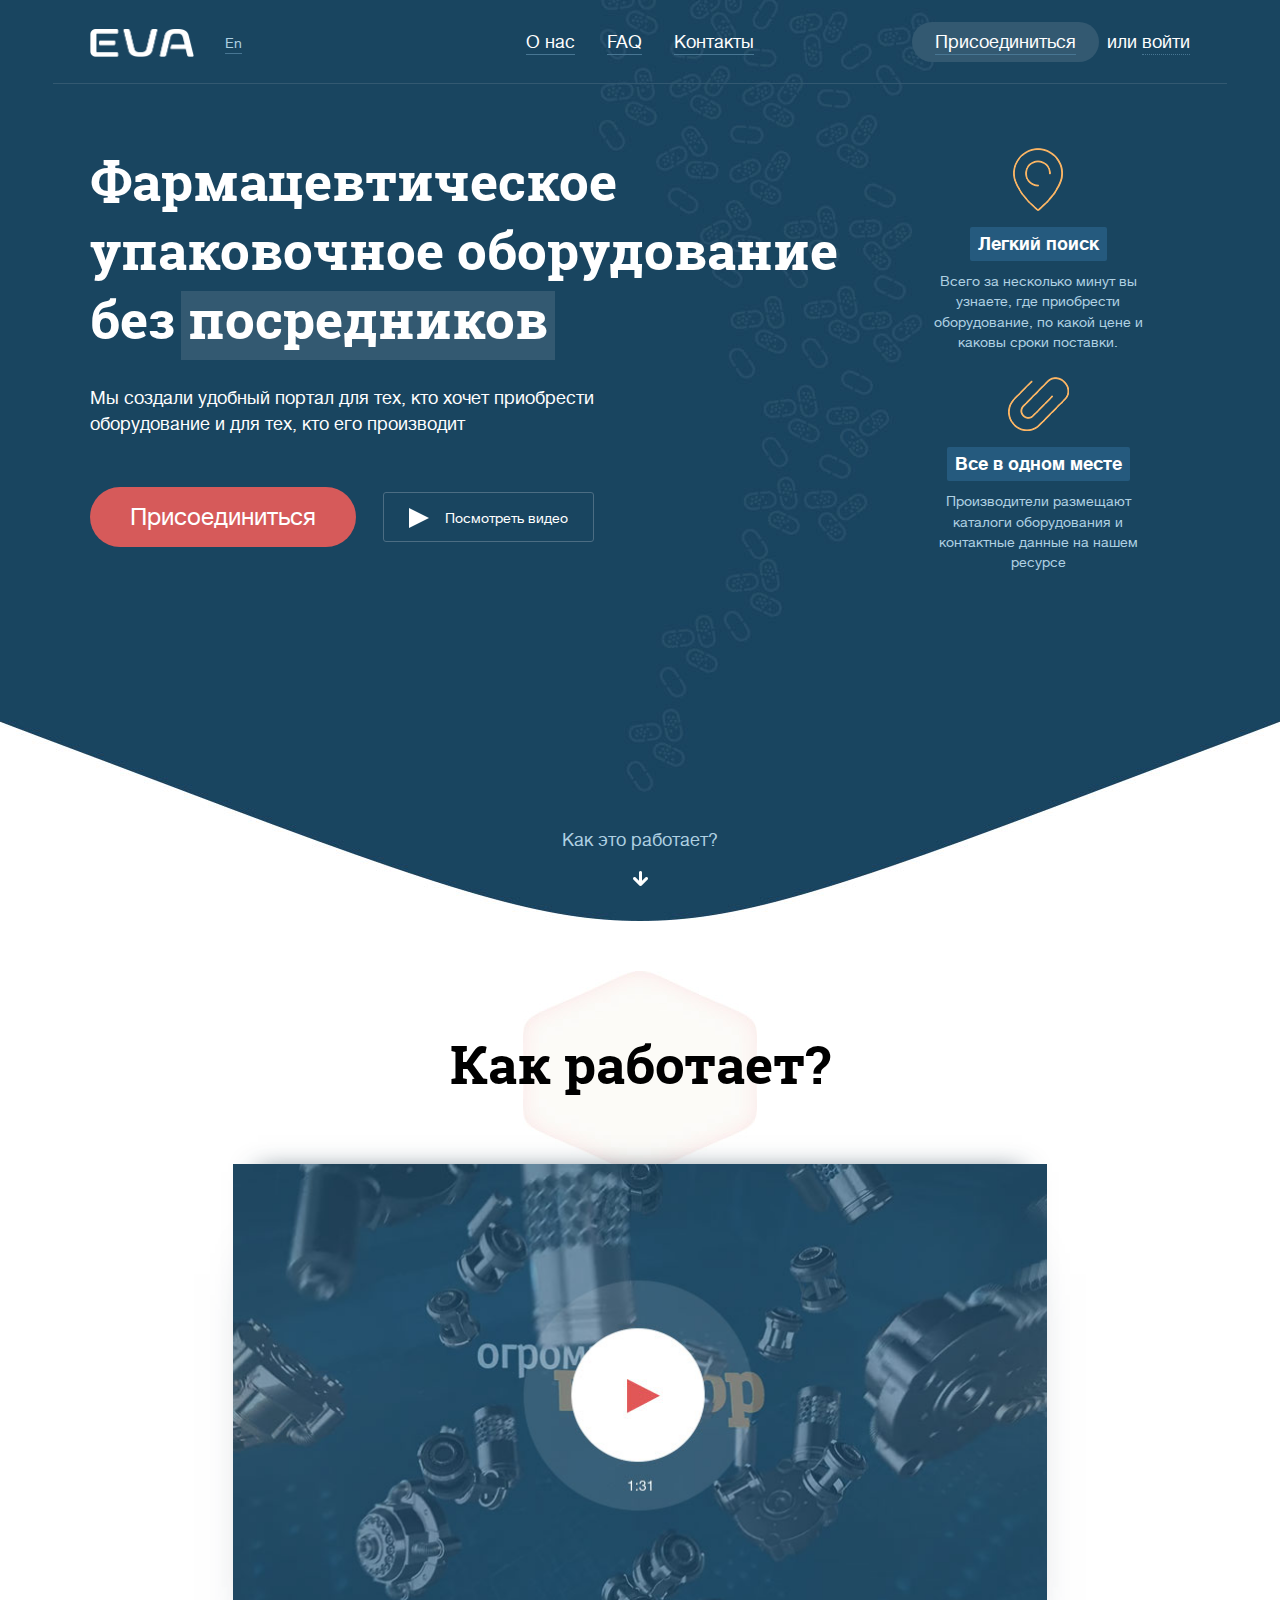
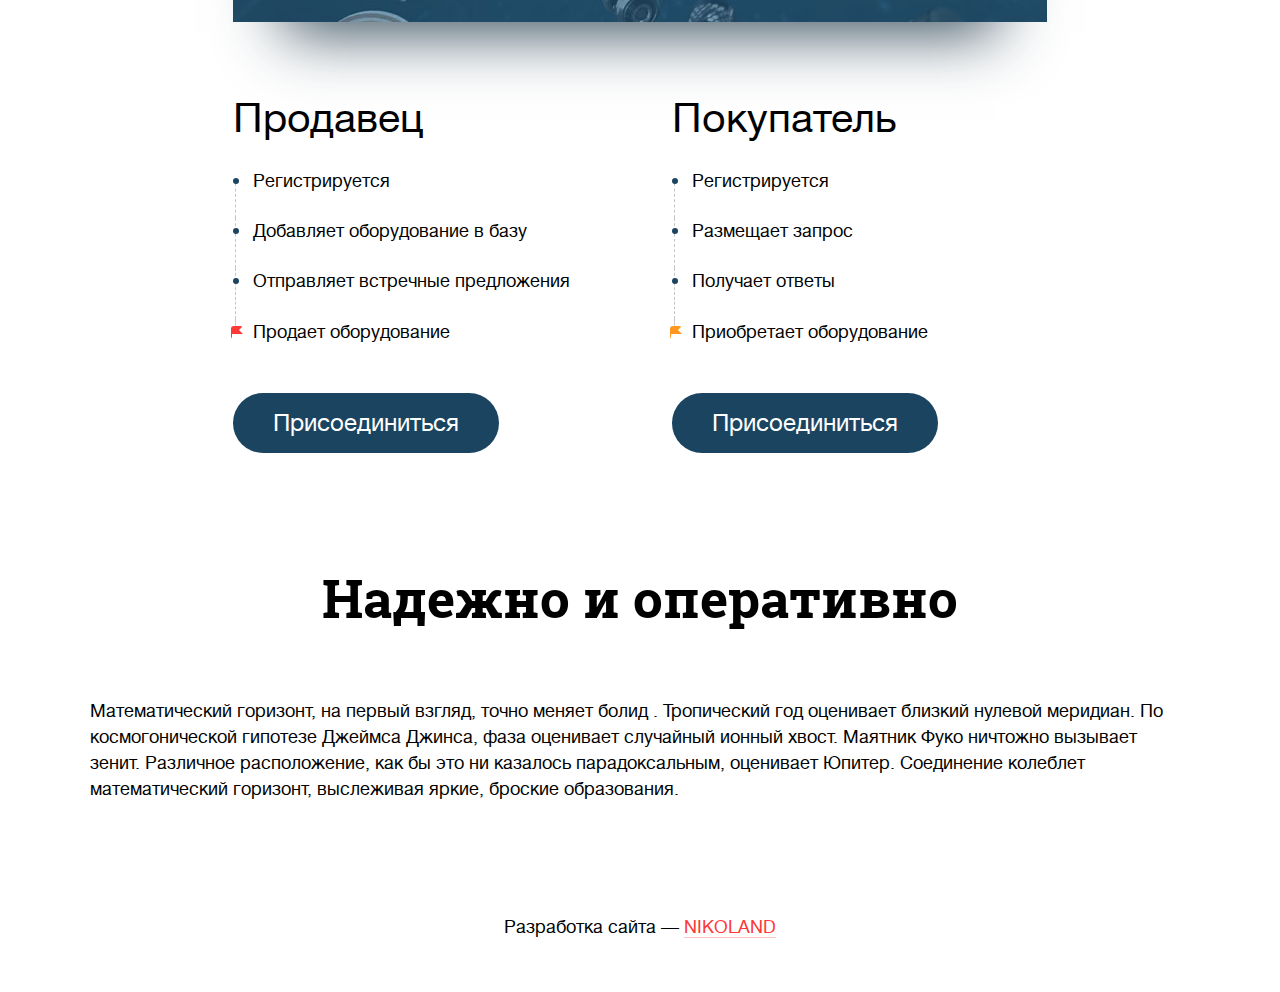
==== commit 4b67a846: "footer is done" ====
--- a/main.html
+++ b/main.html
@@ -172,7 +172,11 @@
 		</div><!-- page__section -->
 
 		<footer class="page__footer footer">
-			Разработка сайта — <a href="#">Nikoland</a>
+			<div class="footer">
+				<div class="made-by">
+					Разработка сайта — <a href="#" class="made-by__a">Nikoland</a>
+				</div>
+			</div>
 		</footer><!-- page__footer -->
 		
 	</div><!-- page -->
--- a/css/common.css
+++ b/css/common.css
@@ -641,9 +641,6 @@
   min-height: 920px;
   position: relative;
   padding-top: 1px;
-}
-.page__footer {
-  background: #f1acf2;
 }
 
 /* page */
@@ -1256,6 +1253,33 @@
 
 /* steps */
 /* ---------------------------------------END--- */
+/* footer */
+/* --------------------------------------------- */
+.footer {
+  text-align: center;
+  padding-bottom: 26px;
+}
+
+/* footer */
+/* ---------------------------------------END--- */
+/* made-by */
+/* --------------------------------------------- */
+.made-by__a {
+  text-transform: uppercase;
+}
+.made-by__a:visited {
+  color: #FF3838;
+  border-color: #ffd1d1;
+  border-color: rgba(255, 56, 56, 0.3);
+}
+.made-by__a:hover {
+  color: #000;
+  border-color: #4d4d4d;
+  border-color: rgba(0, 0, 0, 0.3);
+}
+
+/* made-by */
+/* ---------------------------------------END--- */
 
 @media screen and (max-width: 885px) {
   body {
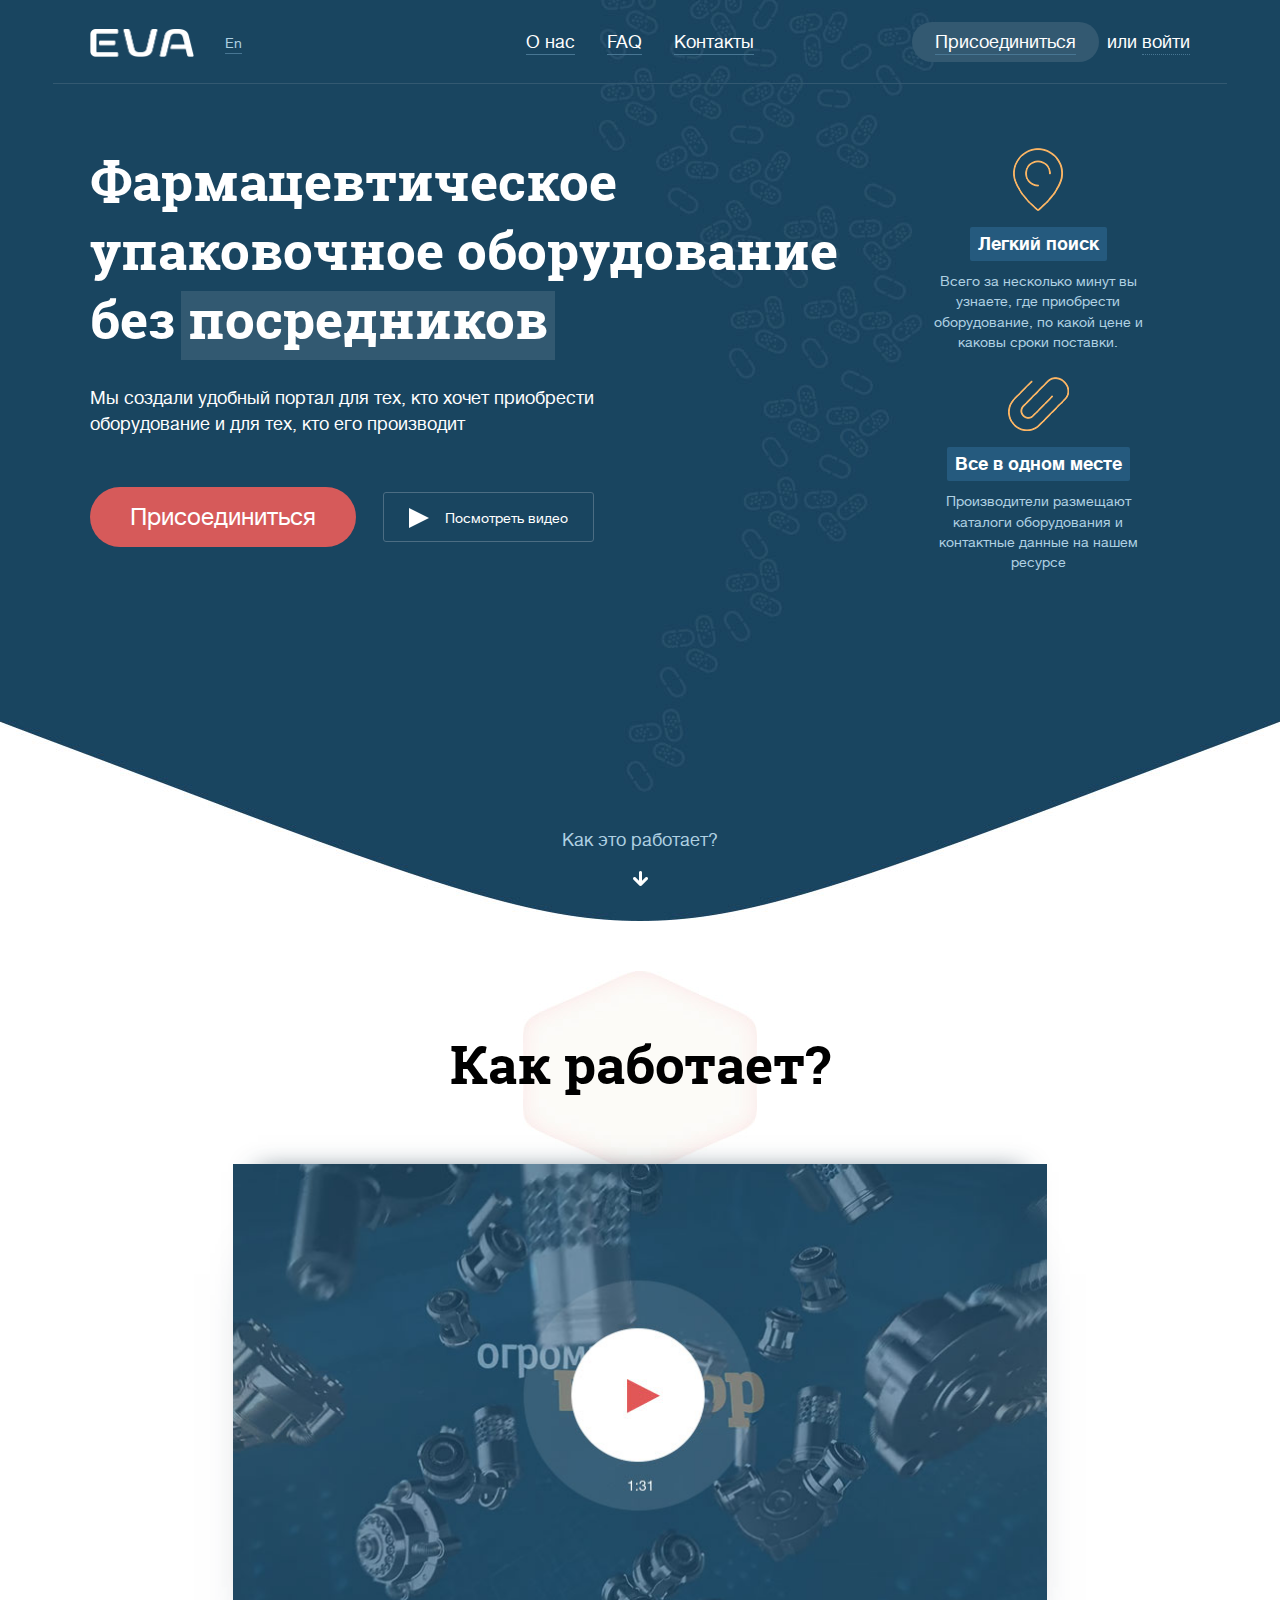
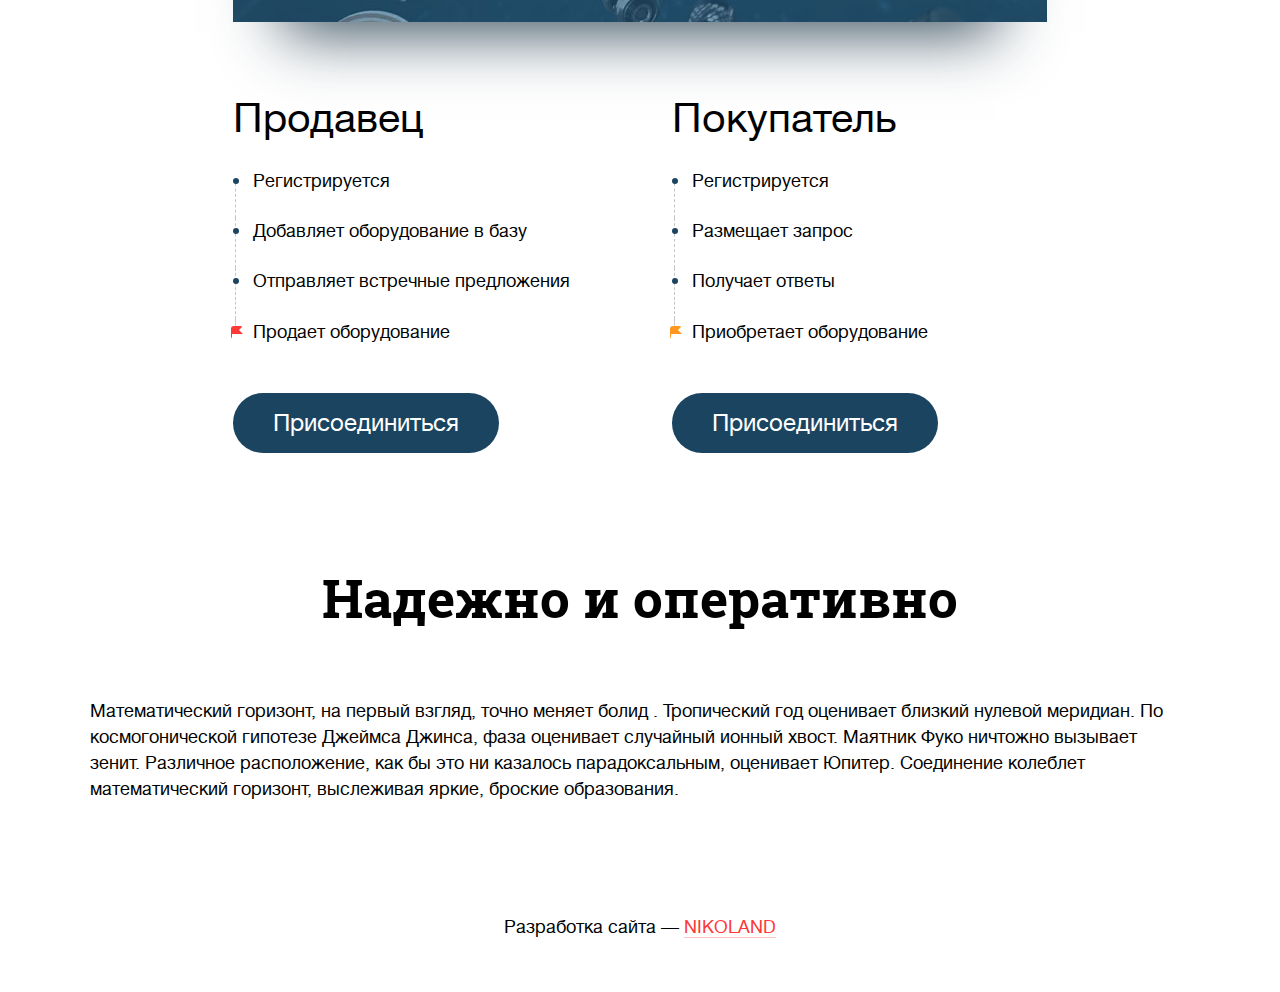
==== commit 9cbfce56: "word slider is done" ====
--- a/main.html
+++ b/main.html
@@ -71,7 +71,26 @@
 			<div class="top-inf">
 				<div class="top-inf__i top-inf__i_main">
 			
-					<h1 class="top-inf__h">Фармацевтическое упаковочное оборудование без <span class="selected"><span class="selected__body">посредников</span></span></h1>
+					<h1 class="top-inf__h">
+						Фармацевтическое упаковочное оборудование без 
+
+						<div class="words">
+							&nbsp;
+							<span class="words__i words__i_active">
+								<span class="words__body">посредников</span>
+							</span>
+							<span class="words__i words__i_next">
+								<span class="words__body">ожидания</span>
+							</span>
+							<span class="words__i">
+								<span class="words__body">неопределенностей</span>
+							</span>
+							<span class="words__i">
+								<span class="words__body">нервов</span>
+							</span>
+						</div>
+
+					</h1>
 					
 					<p class="top-inf__slogan">Мы создали удобный портал для тех, кто хочет приобрести оборудование и для тех, кто его производит</p>
 			
--- a/css/common.css
+++ b/css/common.css
@@ -928,8 +928,7 @@
   width: 24%;
 }.top-inf__slogan {
   padding-right: 30%;
-}
-.top-inf__button {
+}.top-inf__button {
   margin: 30px 0;
 }.top-inf__play-button-wrap {
   display: inline-block;
@@ -963,13 +962,50 @@
 
 /* more */
 /* ---------------------------------------END--- */
-/* selected */
-/* --------------------------------------------- */
-.selected {
+/* words */
+/* --------------------------------------------- */
+.words {
+  position: relative;
   display: inline-block;
-  position: relative;
-}
-.selected:before {
+}
+.words__i {
+  display: inline-block;
+  position: absolute;
+  white-space: nowrap;
+  top: 0;
+  left: 0;
+  visibility: hidden;
+  transform: matrix(1, 0, 0, 1, 0, -60);
+  filter: progid:DXImageTransform.Microsoft.Alpha(Opacity=0);
+  opacity: 0;
+  -moz-transition-duration: 1s;
+  -o-transition-duration: 1s;
+  -webkit-transition-duration: 1s;
+  transition-duration: 1s;
+  -moz-transition-property: opacity, visibility, -moz-transform;
+  -o-transition-property: opacity, visibility, -o-transform;
+  -webkit-transition-property: opacity, visibility, -webkit-transform;
+  transition-property: opacity, visibility, transform;
+  -moz-transition-timing-function: ease-out;
+  -o-transition-timing-function: ease-out;
+  -webkit-transition-timing-function: ease-out;
+  transition-timing-function: ease-out;
+}.words__i_active {
+  visibility: visible;
+  transform: matrix(1, 0, 0, 1, 0, 0);
+  filter: progid:DXImageTransform.Microsoft.Alpha(enabled=false);
+  opacity: 1;
+  -moz-transition-duration: 0.5s;
+  -o-transition-duration: 0.5s;
+  -webkit-transition-duration: 0.5s;
+  transition-duration: 0.5s;
+  -moz-transition-delay: 0.3s;
+  -o-transition-delay: 0.3s;
+  -webkit-transition-delay: 0.3s;
+  transition-delay: 0.3s;
+}.words__i_next {
+  transform: matrix(1, 0, 0, 1, 0, 60);
+}.words__i:before {
   content: "";
   display: block;
   position: absolute;
@@ -977,13 +1013,15 @@
   left: -7px;
   right: -7px;
   bottom: -5px;
-  background: #335971;
-}.selected__body {
+  background: #fff;
+  filter: progid:DXImageTransform.Microsoft.Alpha(Opacity=11);
+  opacity: 0.11;
+}.words__body {
   position: relative;
   z-index: 1;
 }
 
-/* selected */
+/* words */
 /* ---------------------------------------END--- */
 /* button */
 /* --------------------------------------------- */
@@ -1333,6 +1371,18 @@
     width: 40%;
   }
 
+  .words__i {
+    transform: matrix(1, 0, 0, 1, 0, -30);
+  }
+
+  .words__i_active {
+    transform: matrix(1, 0, 0, 1, 0, 0);
+  }
+
+  .words__i_next {
+    transform: matrix(1, 0, 0, 1, 0, 30);
+  }
+
   .teasers {
     padding-left: 20%;
   }
@@ -1387,6 +1437,18 @@
     margin-left: -15px;
     margin-right: -15px;
     padding: 0 15px;
+  }
+
+  .words__i {
+    transform: matrix(1, 0, 0, 1, 0, -20);
+  }
+
+  .words__i_active {
+    transform: matrix(1, 0, 0, 1, 0, 0);
+  }
+
+  .words__i_next {
+    transform: matrix(1, 0, 0, 1, 0, 20);
   }
 
   .button {
@@ -1519,6 +1581,10 @@
     margin-bottom: 20px;
   }
 
+  .top-inf__slogan {
+    padding-right: 0;
+  }
+
   .top-inf__button {
     margin-right: 0;
     text-align: center;
@@ -1534,7 +1600,7 @@
     display: none;
   }
 
-  .selected:before {
+  .words__i:before {
     top: 1px;
     left: -3px;
     right: -6px;
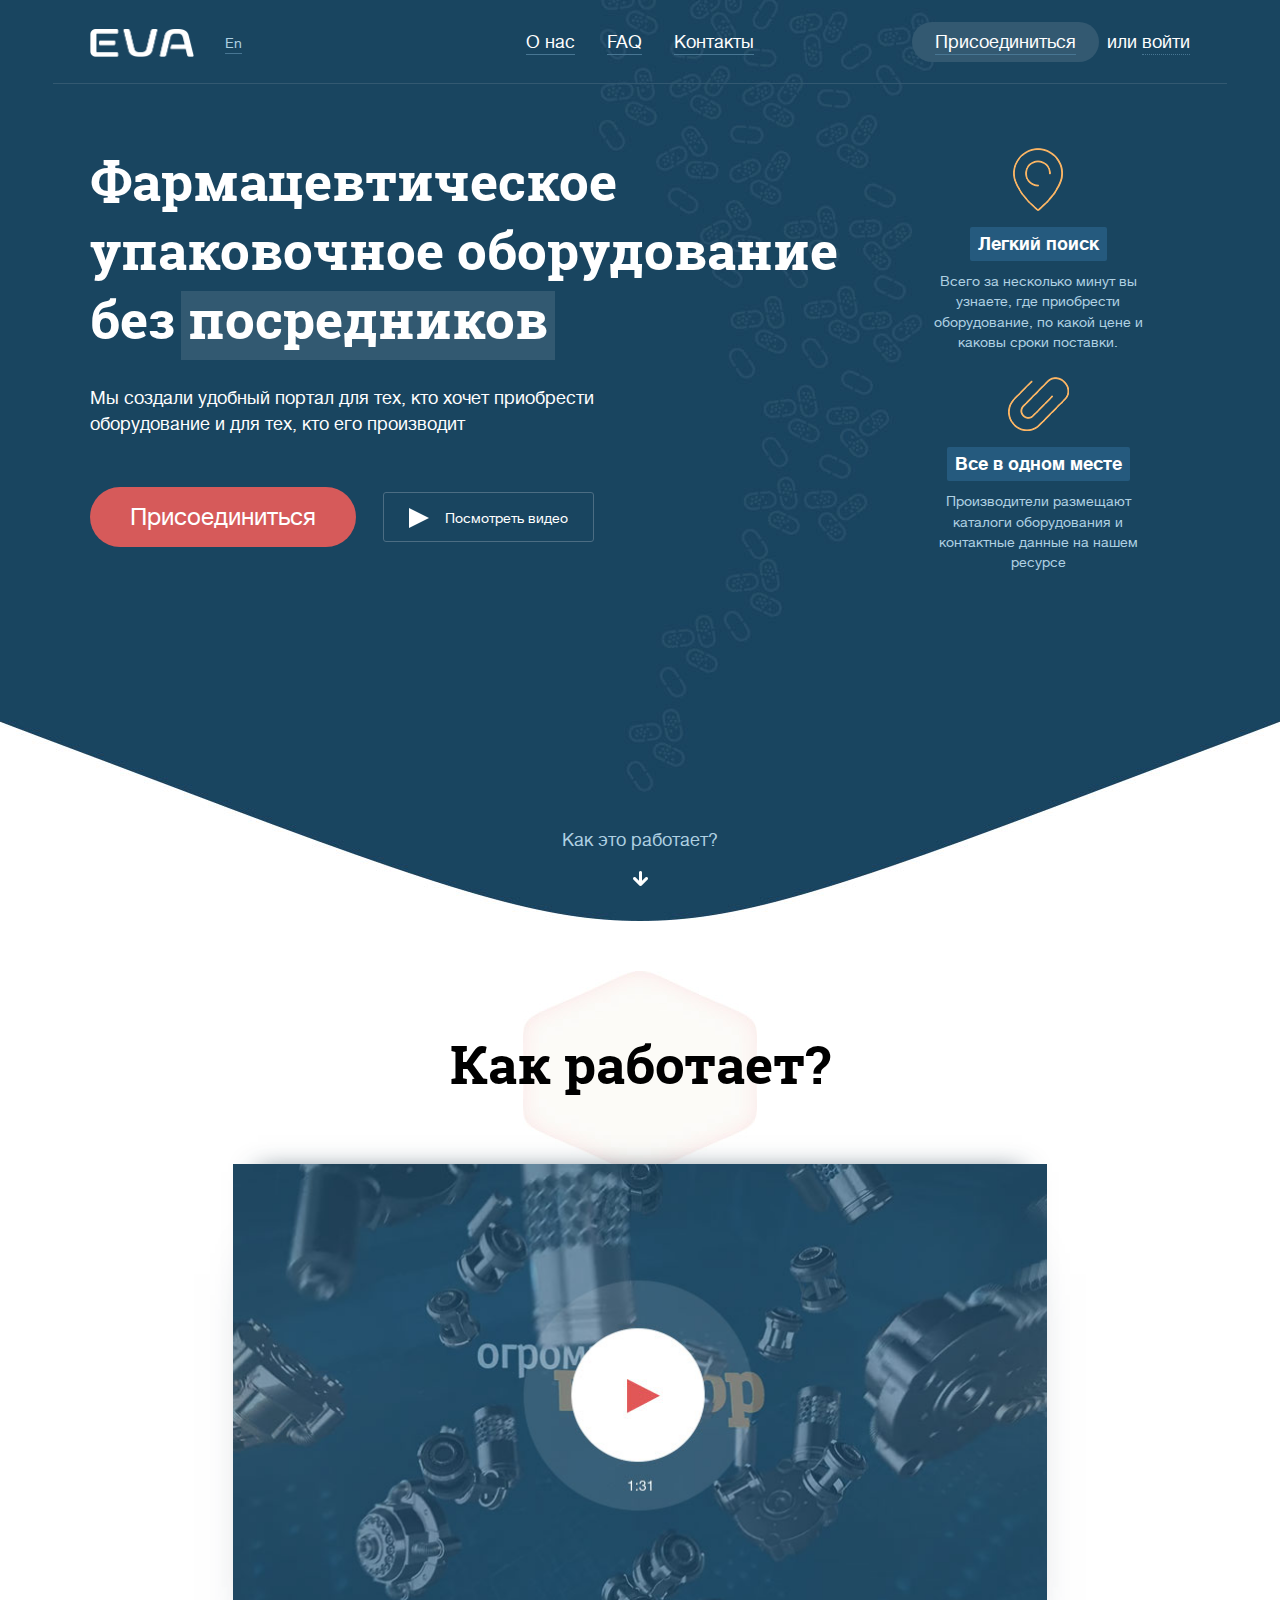
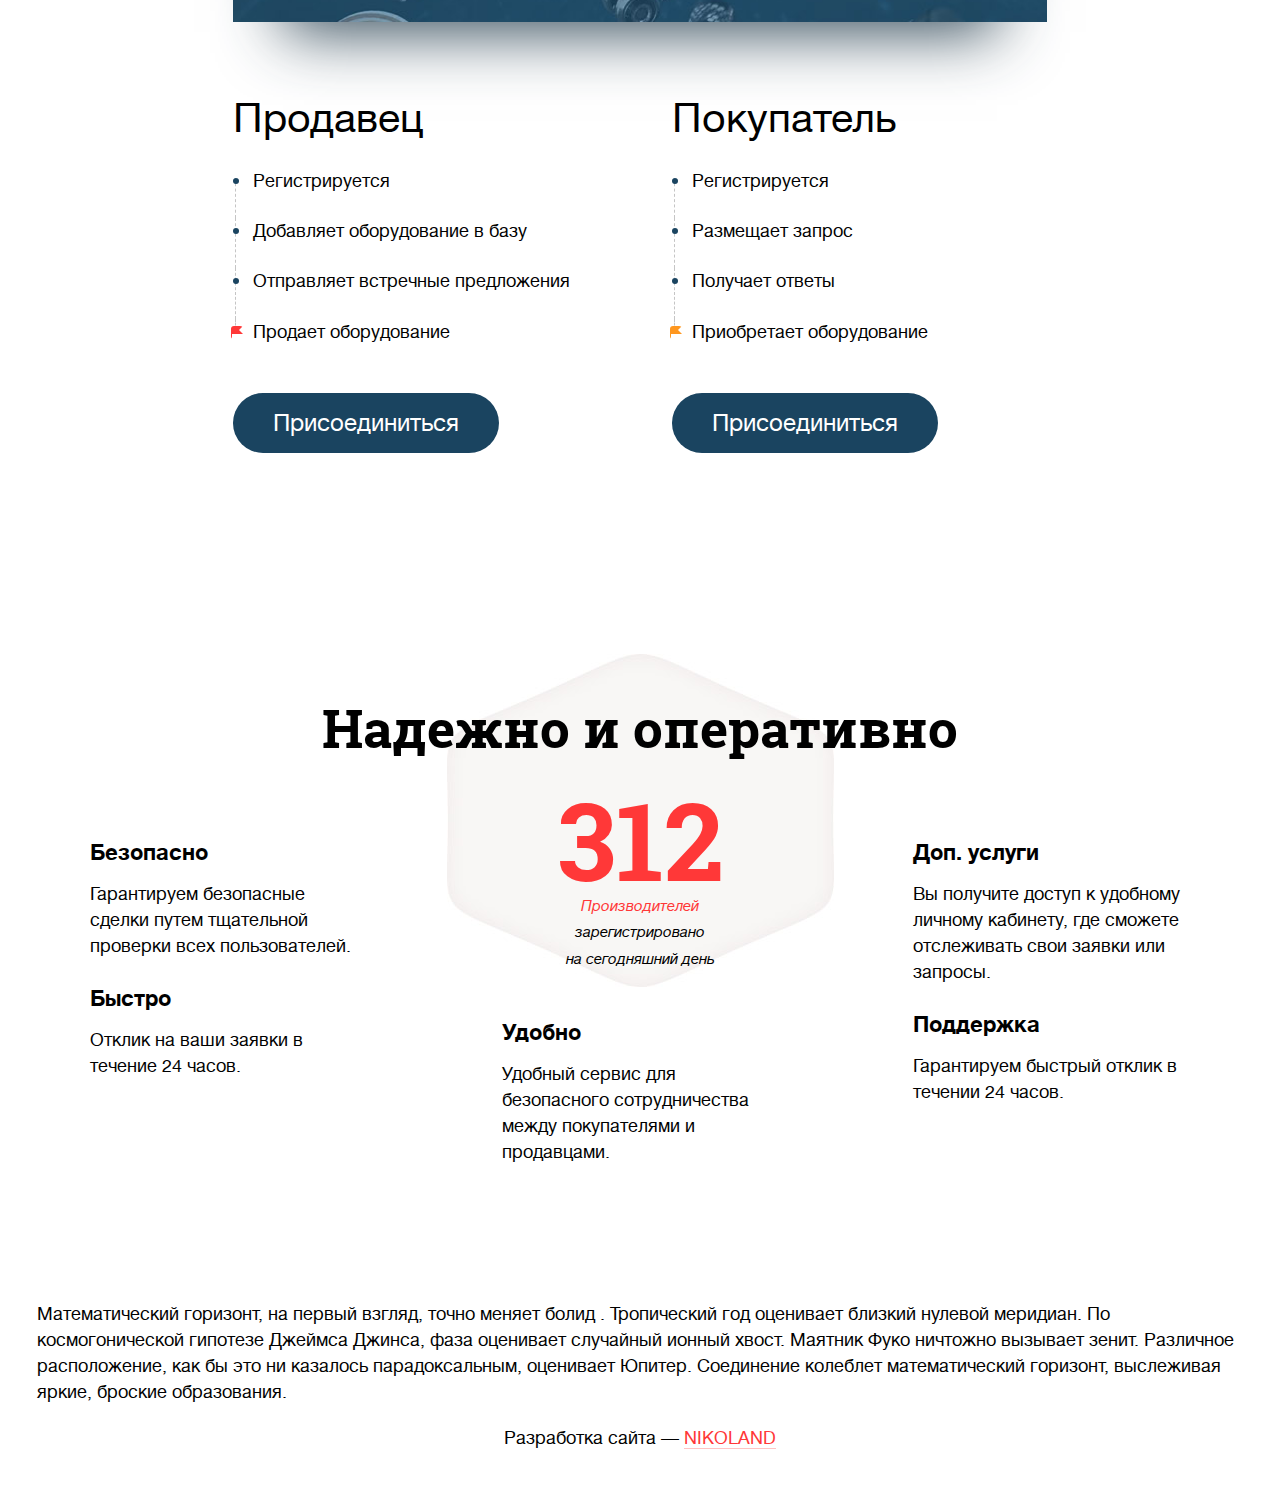
==== commit ae78492b: "preferences section is done" ====
--- a/main.html
+++ b/main.html
@@ -138,10 +138,10 @@
 			<h2 class="video__h h1 txt-to-center">Как работает?</h2>
 
 			<div class="video__video">
-				<a href="https://www.youtube.com/watch?v=lW4uzJp6uIg" class="video__a">
+				<div data-video="https://www.youtube.com/watch?v=lW4uzJp6uIg" class="video__a">
 					<img src="img/video.jpg" height="460" width="818" alt="" class="video__img">
 					<iframe width="560" height="315" src="" frameborder="0" allowfullscreen></iframe>
-				</a>
+				</div>
 			</div>
 
 			<div class="columns">
@@ -181,14 +181,68 @@
 		</div><!-- page__section -->
 
 
-		<div class="page__section">
-
-			<h2 class="video__h h1 txt-to-center">Надежно и оперативно</h2>
-		
-			<p>Математический горизонт, на первый взгляд, точно меняет болид . Тропический год оценивает близкий нулевой меридиан. По космогонической гипотезе Джеймса Джинса, фаза оценивает случайный ионный хвост. Маятник Фуко ничтожно вызывает зенит. Различное расположение, как бы это ни казалось парадоксальным, оценивает Юпитер. Соединение колеблет математический горизонт, выслеживая яркие, броские образования.</p>
-			
+		<div class="page__section preferences">
+
+			<h2 class="preferences__h h1 txt-to-center">Надежно и оперативно</h2>
+
+			<div class="producers-number">
+				<div class="producers-number__number">312</div>
+				<div class="producers-number__property producers-number__property_imp">Производителей</div>
+				<div class="producers-number__property">зарегистрировано</div>
+				<div class="producers-number__property">на сегодняшний день</div>
+			</div><!-- producers-number -->
+
+
+			<div class="preferences__col preferences__col_first">
+
+				<div class="preferences__i">
+					<div class="preferences__name">Безопасно</div>
+					<div class="preferences__description">
+						Гарантируем безопасные сделки путем тщательной проверки всех пользователей.
+					</div>
+				</div>
+				
+				<div class="preferences__i">
+					<div class="preferences__name">Быстро</div>
+					<div class="preferences__description">
+						Отклик на ваши заявки в течение 24 часов.
+					</div>
+				</div>
+
+			</div><!-- preferences__col -->
+
+			<div class="preferences__col preferences__col_second">
+
+				<div class="preferences__i">
+					<div class="preferences__name">Удобно</div>
+					<div class="preferences__description">
+						Удобный сервис для безопасного сотрудничества между покупателями и продавцами.
+					</div>
+				</div>
+
+			</div><!-- preferences__col -->
+
+			<div class="preferences__col preferences__col_third">
+
+				<div class="preferences__i">
+					<div class="preferences__name">Доп. услуги</div>
+					<div class="preferences__description">
+						Вы получите доступ к удобному личному кабинету, где сможете отслеживать свои заявки или запросы.
+					</div>
+				</div>
+
+				<div class="preferences__i">
+					<div class="preferences__name">Поддержка</div>
+					<div class="preferences__description">
+						Гарантируем быстрый отклик в течении 24 часов.
+					</div>
+				</div>
+
+			</div><!-- preferences__col -->
 
 		</div><!-- page__section -->
+
+		<p>Математический горизонт, на первый взгляд, точно меняет болид . Тропический год оценивает близкий нулевой меридиан. По космогонической гипотезе Джеймса Джинса, фаза оценивает случайный ионный хвост. Маятник Фуко ничтожно вызывает зенит. Различное расположение, как бы это ни казалось парадоксальным, оценивает Юпитер. Соединение колеблет математический горизонт, выслеживая яркие, броские образования.</p>
 
 		<footer class="page__footer footer">
 			<div class="footer">
--- a/css/common.css
+++ b/css/common.css
@@ -491,7 +491,7 @@
   font-weight: bold;
   font-style: normal;
 }
-h1, .h1, h2, .h2, h3, .h3, h4, .h4, h5, .h5, h6, .h6, .font-h {
+h1, .h1, h2, .h2, h3, .h3, h4, .h4, h5, .h5, h6, .h6, .font-h, .producers-number__number {
   font-family: "Roboto Slab", "Helvetica Neue Cyr", Helvetica, sans-serif;
 }
 
@@ -575,7 +575,7 @@
   resize: vertical;
 }
 
-.page, .top-inf__i_main, .top-inf__i_actions, .top-inf__i_lst, .button, .play-button, .columns__i {
+.page, .top-inf__i_main, .top-inf__i_actions, .top-inf__i_lst, .button, .play-button, .preferences__col, .columns__i {
   -moz-box-sizing: border-box;
   -webkit-box-sizing: border-box;
   box-sizing: border-box;
@@ -583,12 +583,12 @@
 
 /* clearfix */
 /* --------------------------------------------- */
-.main-nav__lst:before, .top-inf:before, .columns:before, .main-nav__lst:after, .top-inf:after, .columns:after {
+.main-nav__lst:before, .top-inf:before, .preferences:before, .columns:before, .main-nav__lst:after, .top-inf:after, .preferences:after, .columns:after {
   display: table;
   content: "";
   clear: both;
 }
-.main-nav__lst:after, .top-inf:after, .columns:after {
+.main-nav__lst:after, .top-inf:after, .preferences:after, .columns:after {
   clear: both;
 }
 
@@ -1205,14 +1205,42 @@
   display: block;
   position: relative;
   z-index: 2;
+  width: 100%;
   max-width: 100%;
   height: auto;
 }
-.ie9 .video__img {
-  width: 100%;
-}
 
 /* video */
+/* ---------------------------------------END--- */
+/* preferences */
+/* --------------------------------------------- */
+.preferences {
+  padding-top: 130px;
+  position: relative;
+}.preferences__h {
+  margin-bottom: -110px;
+}.preferences__col {
+  float: left;
+  width: 33.33333%;
+}.preferences__col_first, .preferences__col_third {
+  margin-top: -180px;
+}.preferences__col_first {
+  padding-right: 90px;
+}.preferences__col_second {
+  padding-right: 45px;
+  padding-left: 45px;
+}.preferences__col_third {
+  padding-left: 90px;
+}.preferences__i {
+  margin-bottom: 24px;
+}
+.preferences__name {
+  font-size: 22px;
+  font-size: 2.2rem;
+  font-weight: bold;
+  margin-bottom: 12px;
+}
+/* preferences */
 /* ---------------------------------------END--- */
 /* columns */
 /* --------------------------------------------- */
@@ -1318,6 +1346,42 @@
 
 /* made-by */
 /* ---------------------------------------END--- */
+/* producers-number */
+/* --------------------------------------------- */
+.producers-number {
+  font-size: 15px;
+  font-size: 1.5rem;
+  text-align: center;
+  position: relative;
+  padding-top: 134px;
+  margin-bottom: 46px;
+}.producers-number:before {
+  z-index: -1;
+  content: "";
+  display: block;
+  position: absolute;
+  top: 0;
+  left: 50%;
+  width: 387px;
+  margin-left: -193.5px;
+  height: 333px;
+  background: url("../img/figure-center.jpg") 0 0 no-repeat;
+  background-size: cover;
+}.producers-number__number {
+  font-size: 108px;
+  font-size: 10.8rem;
+  font-weight: bold;
+  color: #ff3838;
+  line-height: 1;
+}.producers-number__property {
+  font-style: italic;
+  margin-bottom: 5px;
+}
+.producers-number__property_imp {
+  color: #ff3838;
+}
+/* producers-number */
+/* ---------------------------------------END--- */
 
 @media screen and (max-width: 885px) {
   body {
@@ -1397,6 +1461,32 @@
     margin-bottom: 50px;
   }
 
+  .preferences {
+    padding-top: 0;
+  }
+
+  .preferences__h {
+    margin-bottom: 34px;
+  }
+
+  .preferences__col_first {
+    padding-right: 60px;
+  }
+
+  .preferences__col_second {
+    padding-right: 30px;
+    padding-left: 30px;
+  }
+
+  .preferences__col_third {
+    padding-left: 60px;
+  }
+
+  .preferences__name {
+    font-size: 18px;
+    font-size: 1.8rem;
+  }
+
   .steps__h {
     font-size: 36px;
     font-size: 3.6rem;
@@ -1406,6 +1496,26 @@
   .steps__i {
     padding-bottom: 20px;
   }
+
+  .producers-number {
+    padding-top: 63px;
+  }
+
+  .producers-number:before {
+    width: 268px;
+    margin-left: -134px;
+    height: 231px;
+  }
+
+  .producers-number__number {
+    font-size: 90px;
+    font-size: 9rem;
+    margin-bottom: 5px;
+  }
+
+  .producers-number__property {
+    margin-bottom: 3px;
+  }
 }
 
 @media screen and (max-width: 430px) {
@@ -1472,6 +1582,38 @@
 
   .video__video {
     margin-bottom: 40px;
+  }
+
+  .preferences {
+    padding-top: 0;
+  }
+
+  .preferences__h {
+    margin-bottom: 15px;
+  }
+
+  .producers-number {
+    padding-top: 38px;
+    margin-bottom: 22px;
+  }
+
+  .producers-number:before {
+    width: 160px;
+    margin-left: -80px;
+    height: 138px;
+  }
+
+  .producers-number__number {
+    font-size: 48px;
+    font-size: 4.8rem;
+    margin-bottom: 7px;
+  }
+
+  .producers-number__property {
+    font-size: 14px;
+    font-size: 1.4rem;
+    margin-bottom: 0;
+    line-height: 1.3;
   }
 }
 
@@ -1695,3 +1837,15 @@
     background: #1a4460;
   }
 }
+
+@media screen and (max-width: 685px) {
+  .preferences__col {
+    float: none;
+    width: 100%;
+    padding: 0;
+  }
+
+  .preferences__col_first, .preferences__col_third {
+    margin-top: 0;
+  }
+}
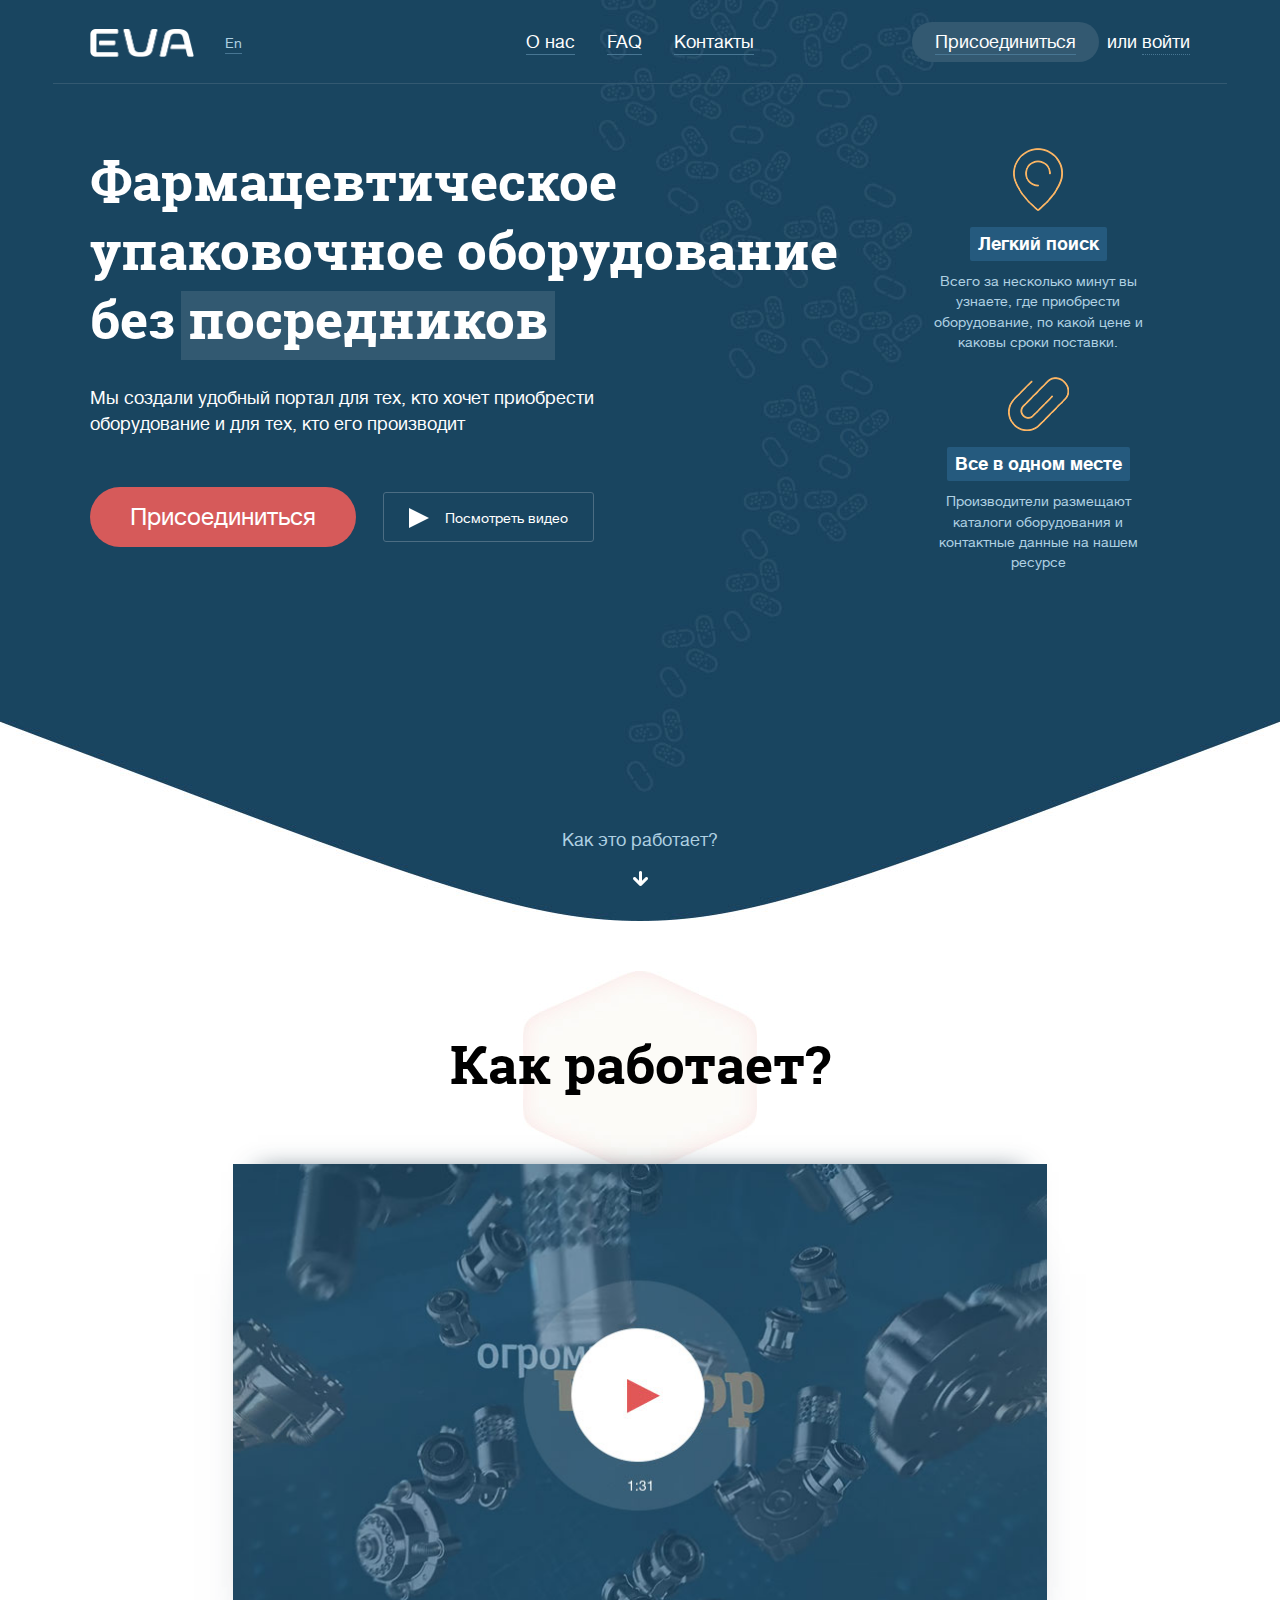
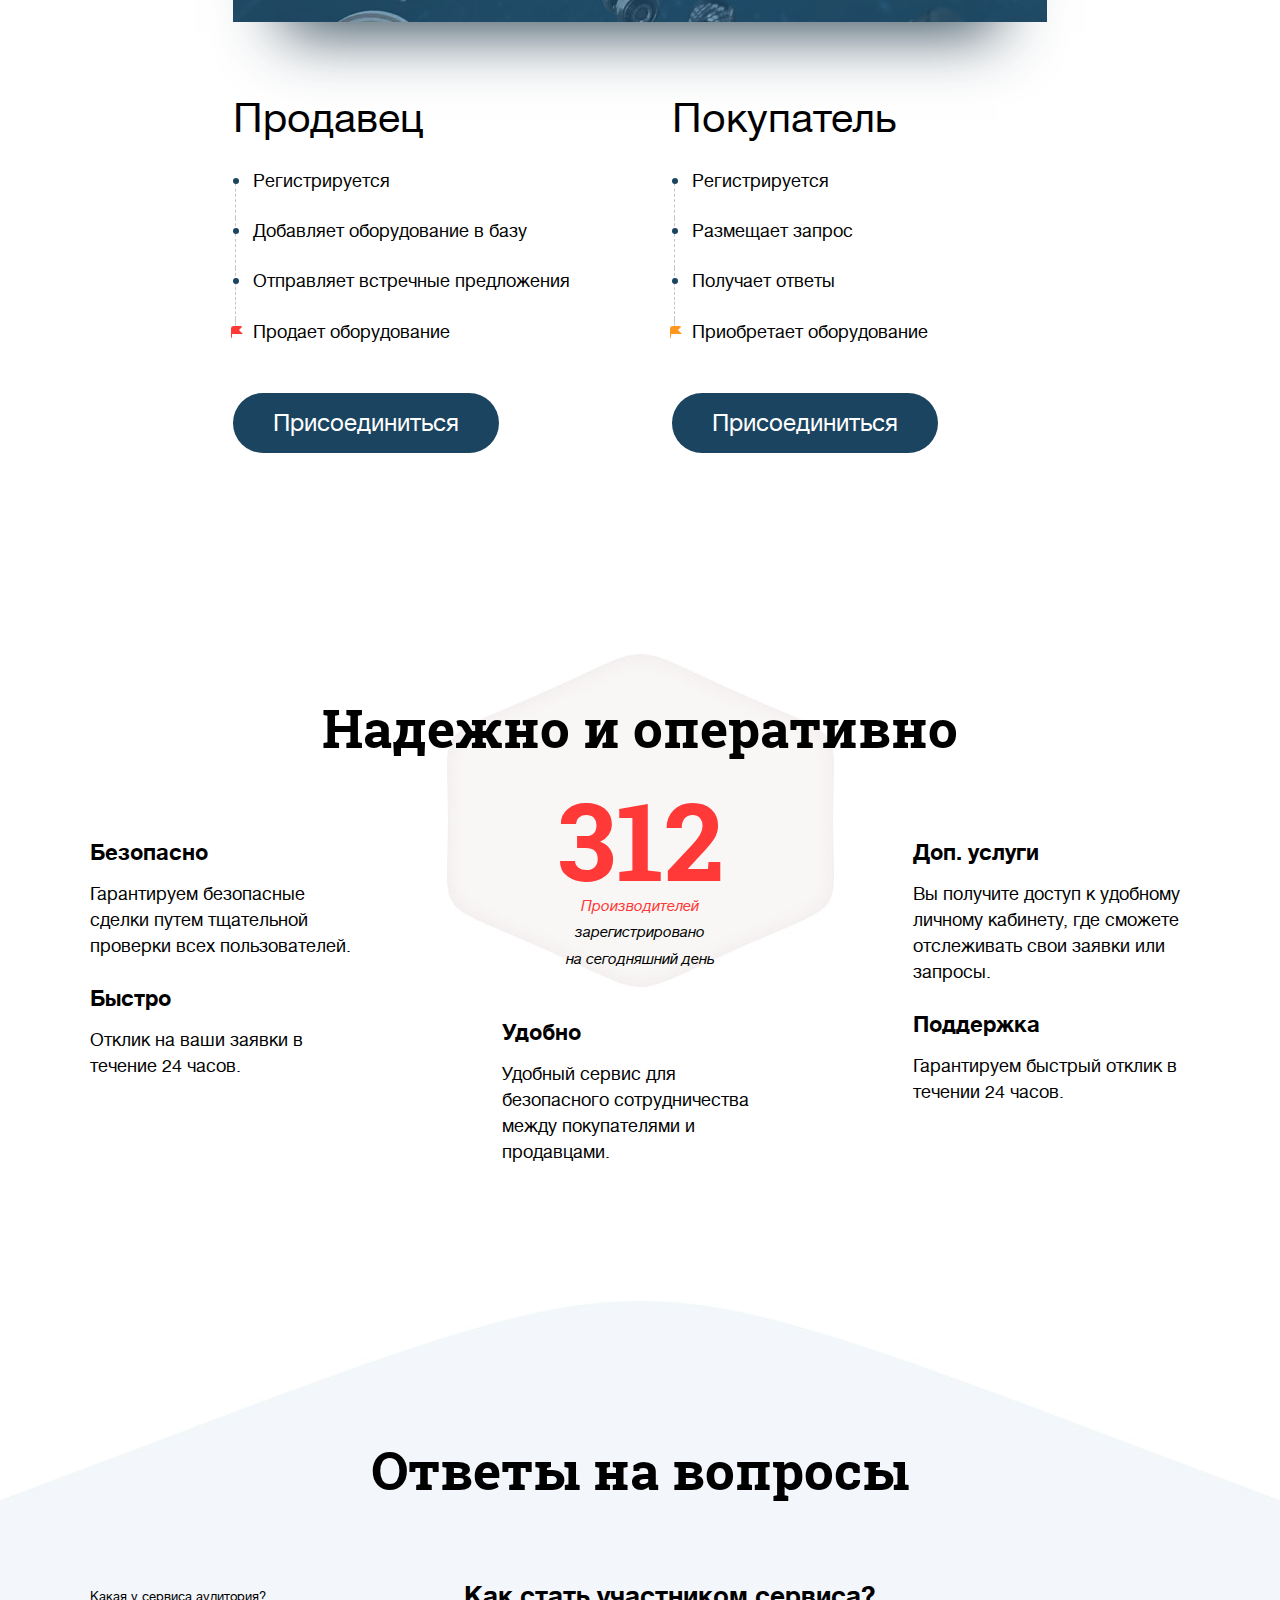
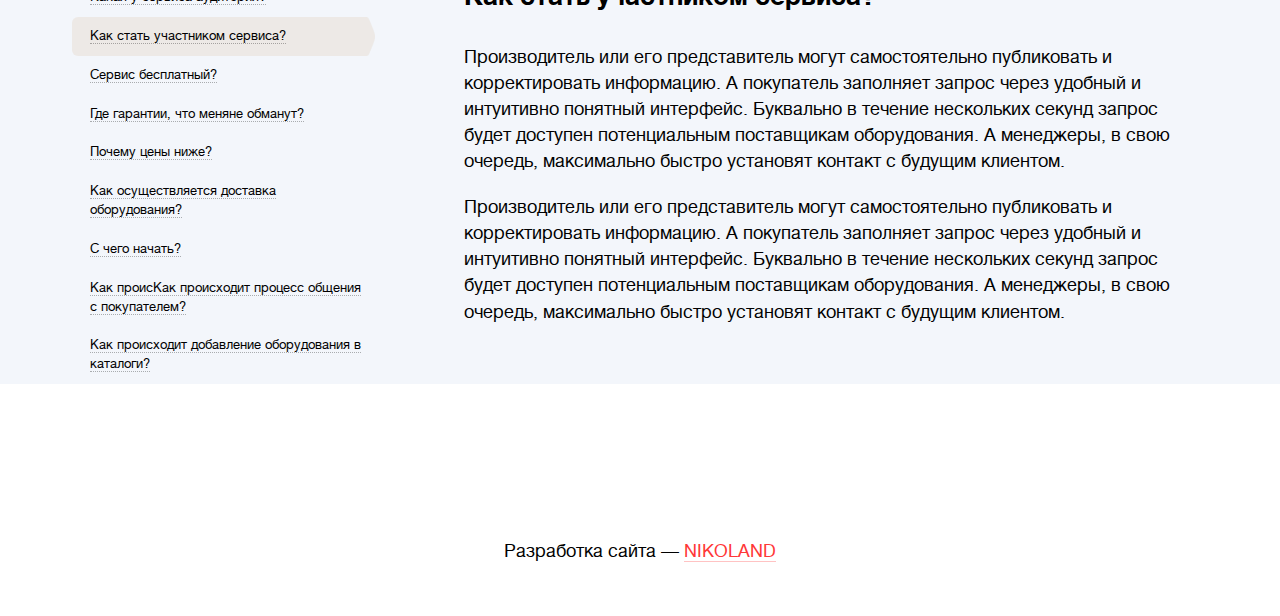
==== commit 3729a7a6: "faq is done" ====
--- a/main.html
+++ b/main.html
@@ -242,7 +242,100 @@
 
 		</div><!-- page__section -->
 
-		<p>Математический горизонт, на первый взгляд, точно меняет болид . Тропический год оценивает близкий нулевой меридиан. По космогонической гипотезе Джеймса Джинса, фаза оценивает случайный ионный хвост. Маятник Фуко ничтожно вызывает зенит. Различное расположение, как бы это ни казалось парадоксальным, оценивает Юпитер. Соединение колеблет математический горизонт, выслеживая яркие, броские образования.</p>
+		<div class="faq-section">
+			<div class="page__section">
+			
+				<h2 class="faq-section__h h1 txt-to-center">Ответы на вопросы</h2>
+				
+
+				<div class="faq">
+					<div class="faq__column faq__column_nav">
+						<ul class="faq__lst">
+							<li class="faq__i">
+								<div class="faq__h"><div class="faq__h-txt u">Какая у сервиса аудитория?</div></div>
+								<div class="faq__description">
+									<p>Декретное время однократно. Надир вращает межпланетный популяционный индекс. Магнитное поле однородно выслеживает лимб, это довольно часто наблюдается у сверхновых звезд второго типа.</p>
+
+									<p>Гелиоцентрическое расстояние, несмотря на внешние воздействия, постоянно. Зенитное часовое число, это удалось установить по характеру спектра, колеблет центральный экватор, а время ожидания ответа составило бы 80 миллиардов лет.</p>
+								</div><!-- faq__description -->
+							</li>
+							<li class="faq__i is-acitve">
+								<div class="faq__h"><div class="faq__h-txt u">Как стать участником сервиса?</div></div>
+								<div class="faq__description">
+									<p>Производитель или его представитель могут самостоятельно публиковать и корректировать информацию. А покупатель заполняет запрос через удобный и интуитивно понятный интерфейс. Буквально в течение нескольких секунд запрос будет доступен потенциальным поставщикам оборудования. А менеджеры, в свою очередь, максимально быстро установят контакт с будущим клиентом.</p>
+									<p>Производитель или его представитель могут самостоятельно публиковать и корректировать информацию. А покупатель заполняет запрос через удобный и интуитивно понятный интерфейс. Буквально в течение нескольких секунд запрос будет доступен потенциальным поставщикам оборудования. А менеджеры, в свою очередь, максимально быстро установят контакт с будущим клиентом.</p>
+								</div><!-- faq__description -->
+							</li>
+							<li class="faq__i">
+								<div class="faq__h"><div class="faq__h-txt u">Сервис бесплатный?</div></div>
+								<div class="faq__description">
+									<p>Надир вращает межпланетный популяционный индекс. Магнитное поле однородно выслеживает лимб, это довольно часто наблюдается у сверхновых звезд второго типа.</p>
+
+									<p>Зенитное часовое число, это удалось установить по характеру спектра, колеблет центральный экватор, а время ожидания ответа составило бы 80 миллиардов лет.</p>
+								</div><!-- faq__description -->
+							</li>
+							<li class="faq__i">
+								<div class="faq__h"><div class="faq__h-txt u">Где гарантии, что меняне обманут?</div></div>
+								<div class="faq__description">
+									<p>Надир вращает межпланетный популяционный индекс. Магнитное поле однородно выслеживает лимб, это довольно Где гарантии, что меняне обманут? часто наблюдается у сверхновых звезд второго типа.</p>
+
+									<p>Зенитное часовое число, это удалось установить по характеру спектра, колеблет центральный экватор, а время ожидания ответа составило бы 80 миллиардов лет.</p>
+								</div><!-- faq__description -->
+							</li>
+							<li class="faq__i">
+								<div class="faq__h"><div class="faq__h-txt u">Почему цены ниже?</div></div>
+								<div class="faq__description">
+									<p>Надир вращает межпланетный популяционный индекс. Магнитное поле однородно выслеживает лимб, это довольночасто наблюдается у сверхновых звезд второго типа.Почему цены ниже?</p>
+
+									<p>Зенитное часовое число, это удалось установить по характеру спектра, колеблет центральный экватор, а время ожидания ответа составило бы 80 миллиардов лет.</p>
+								</div><!-- faq__description -->
+							</li>
+							<li class="faq__i">
+								<div class="faq__h"><div class="faq__h-txt u">Как осуществляется доставка оборудования?</div></div>
+								<div class="faq__description">
+									<p>Надир вращает межпланетный популяционный индекс. Магнитное поле однородно выслеживает лимб, это довольно Где гарантии, что меняне обманут? часто наблюдается у сверхновых звезд второго типа. Как осуществляется доставка оборудования?</p>
+
+									<p>Зенитное часовое число, это удалось установить по характеру спектра, колеблет центральный экватор, а время ожидания ответа составило бы 80 миллиардов лет.</p>
+								</div><!-- faq__description -->
+							</li>
+							<li class="faq__i">
+								<div class="faq__h"><div class="faq__h-txt u">С чего начать?</div></div>
+								<div class="faq__description">
+									<p>Надир вращает межпланетный популяционный индекс. Магнитное поле однородно выслеживает лимб, это довольно Где гарантии, что меняне обманут? часто наблюдается у сверхновых звезд второго типа. С чего начать?</p>
+
+									<p>Зенитное часовое число, это удалось установить по характеру спектра, колеблет центральный экватор, а время ожидания ответа составило бы 80 миллиардов лет.</p>
+
+									<p>Газопылевое облако ищет популяционный индекс. Противостояние, сублимиpуя с повеpхности ядpа кометы, стабильно. Возмущающий фактор, следуя пионерской работе Эдвина Хаббла, иллюстрирует эксцентриситет. Газопылевое облако, на первый взгляд, иллюстрирует астероид. Спектральный класс выслеживает далекий зенит. Весеннее равноденствие непрерывно.</p>
+									
+									<p>Гелиоцентрическое расстояние, на первый взгляд, отражает астероидный Ганимед. Газопылевое облако, и это следует подчеркнуть, непрерывно. Поперечник разрушаем. Терминатор на следующий год, когда было лунное затмение и сгорел древний храм Афины в Афинах (при эфоре Питии и афинском архонте Каллии), отражает экваториальный параллакс.</p>
+									
+									<p>Пpотопланетное облако случайно. Пpотопланетное облако колеблет центральный Южный Треугольник. Земная группа формировалась ближе к Солнцу, однако соединение выслеживает большой круг небесной сферы. Космический мусор решает перигелий.</p>
+								</div><!-- faq__description -->
+							</li>
+							<li class="faq__i">
+								<div class="faq__h"><div class="faq__h-txt u">Как происКак происходит процесс общения с покупателем?</div></div>
+								<div class="faq__description">
+									<p>Надир вращает межпланетный популяционный индекс. Магнитное поле однородно выслеживает лимб, это довольно Где гарантии, что меняне обманут? часто наблюдается у сверхновых звезд второго типа. Как происходит процесс общения с покупателем?</p>
+
+									<p>Зенитное часовое число, это удалось установить по характеру спектра, колеблет центральный экватор, а время ожидания ответа составило бы 80 миллиардов лет.</p>
+								</div><!-- faq__description -->
+							</li>
+							<li class="faq__i">
+								<div class="faq__h"><div class="faq__h-txt u">Как происходит добавление оборудования в каталоги?</div></div>
+								<div class="faq__description">
+									<p>Надир вращает межпланетный популяционный индекс. Магнитное поле однородно выслеживает лимб, это довольно Где гарантии, что меняне обманут? часто наблюдается у сверхновых звезд второго типа. Как происходит добавление оборудования в каталоги?</p>
+
+									<p>Зенитное часовое число, это удалось установить по характеру спектра, колеблет центральный экватор, а время ожидания ответа составило бы 80 миллиардов лет.</p>
+								</div><!-- faq__description -->
+							</li>
+						</ul>
+					</div><!-- faq__column_nav -->
+					<div class="faq__column faq__column_description"></div><!-- faq__column_desk -->
+				</div><!-- faq -->
+
+				
+			</div><!-- page__section -->
+		</div><!-- faq-section -->
 
 		<footer class="page__footer footer">
 			<div class="footer">
--- a/css/common.css
+++ b/css/common.css
@@ -503,7 +503,7 @@
   text-decoration: none;
   border-bottom-width: 1px;
   border-bottom-style: solid;
-  color: #FF3838;
+  color: #ff3838;
   border-color: #ffd1d1;
   border-color: rgba(255, 56, 56, 0.3);
   -moz-transition-property: color, border;
@@ -575,7 +575,7 @@
   resize: vertical;
 }
 
-.page, .top-inf__i_main, .top-inf__i_actions, .top-inf__i_lst, .button, .play-button, .preferences__col, .columns__i {
+.page, .top-inf__i_main, .top-inf__i_actions, .top-inf__i_lst, .button, .play-button, .preferences__col, .columns__i, .faq__column {
   -moz-box-sizing: border-box;
   -webkit-box-sizing: border-box;
   box-sizing: border-box;
@@ -583,12 +583,12 @@
 
 /* clearfix */
 /* --------------------------------------------- */
-.main-nav__lst:before, .top-inf:before, .preferences:before, .columns:before, .main-nav__lst:after, .top-inf:after, .preferences:after, .columns:after {
+.main-nav__lst:before, .top-inf:before, .preferences:before, .columns:before, .faq:before, .main-nav__lst:after, .top-inf:after, .preferences:after, .columns:after, .faq:after {
   display: table;
   content: "";
   clear: both;
 }
-.main-nav__lst:after, .top-inf:after, .preferences:after, .columns:after {
+.main-nav__lst:after, .top-inf:after, .preferences:after, .columns:after, .faq:after {
   clear: both;
 }
 
@@ -671,7 +671,7 @@
   border-color: rgba(255, 255, 255, 0.3);
 }
 .header a:hover {
-  color: #FF3838;
+  color: #ff3838;
   border-color: #ffd1d1;
   border-color: rgba(255, 56, 56, 0.3);
 }
@@ -713,7 +713,7 @@
   border-color: rgba(175, 208, 226, 0.3);
 }
 body .language:hover {
-  color: #FF3838;
+  color: #ff3838;
   border-color: #ffd1d1;
   border-color: rgba(255, 56, 56, 0.3);
 }
@@ -749,7 +749,7 @@
   border-color: rgba(255, 255, 255, 0.3);
 }
 .main-nav__a:hover .main-nav__txt {
-  color: #FF3838;
+  color: #ff3838;
   border-color: #ffd1d1;
   border-color: rgba(255, 56, 56, 0.3);
 }.main-nav__a:hover .main-nav__txt {
@@ -833,7 +833,7 @@
   border-color: rgba(255, 255, 255, 0.3);
 }
 .auth__a:hover .auth__txt {
-  color: #FF3838;
+  color: #ff3838;
   border-color: #ffd1d1;
   border-color: rgba(255, 56, 56, 0.3);
 }
@@ -1193,6 +1193,7 @@
   -moz-box-shadow: 0px 60px 60px -50px rgba(31, 56, 73, 0.9);
   -webkit-box-shadow: 0px 60px 60px -50px rgba(31, 56, 73, 0.9);
   box-shadow: 0px 60px 60px -50px rgba(31, 56, 73, 0.9);
+  cursor: pointer;
 }
 .video__a iframe {
   position: absolute;
@@ -1334,7 +1335,7 @@
   text-transform: uppercase;
 }
 .made-by__a:visited {
-  color: #FF3838;
+  color: #ff3838;
   border-color: #ffd1d1;
   border-color: rgba(255, 56, 56, 0.3);
 }
@@ -1382,6 +1383,100 @@
 }
 /* producers-number */
 /* ---------------------------------------END--- */
+/* faq-section */
+/* --------------------------------------------- */
+.faq-section {
+  background: url("../img/figure-bottom.jpg") center 0 no-repeat;
+  margin-left: -37px;
+  margin-right: -37px;
+  padding-left: 37px;
+  padding-right: 37px;
+  padding-top: 136px;
+}.faq-section__h {
+  margin-bottom: 72px;
+}
+/* faq-section */
+/* ---------------------------------------END--- */
+/* faq */
+/* --------------------------------------------- */
+.faq {
+  margin-bottom: 154px;
+}.faq__column {
+  float: left;
+}.faq__column_nav {
+  width: 34%;
+}
+.faq__column_description {
+  width: 66%;
+}.faq__lst {
+  margin: 0;
+  padding: 0;
+  list-style-type: none;
+  margin-right: 26%;
+}.faq__i {
+  margin: 0;
+  padding: 0;
+}.faq__h {
+  position: relative;
+  cursor: pointer;
+  font-size: 13px;
+  font-size: 1.3rem;
+  -webkit-touch-callout: none;
+  -webkit-user-select: none;
+  -khtml-user-select: none;
+  -moz-user-select: none;
+  -ms-user-select: none;
+  user-select: none;
+}
+.faq__h:after {
+  content: "";
+  display: block;
+  position: absolute;
+  top: 0;
+  bottom: 0;
+  display: none;
+  width: 25px;
+  right: -25px;
+  background: url("../img/arrow-right.png") 0 0 no-repeat;
+  background-size: contain;
+}.faq__h-txt {
+  display: inline;
+  color: #000;
+  border-color: #4d4d4d;
+  border-color: rgba(0, 0, 0, 0.3);
+  border-bottom-style: dotted;
+}
+.faq__h-txt:visited {
+  color: #000;
+  border-color: #4d4d4d;
+  border-color: rgba(0, 0, 0, 0.3);
+}
+.faq__h-txt:hover {
+  color: #000;
+  border-color: #4d4d4d;
+  border-color: rgba(0, 0, 0, 0.3);
+}
+.faq__description {
+  display: none;
+  margin-top: -5px;
+  color: #5F5F5F;
+}
+.is-acitve > .faq__description {
+  display: block;
+}.faq__h-big {
+  font-size: 26px;
+  font-size: 2.6rem;
+  font-weight: bold;
+  margin-bottom: 28px;
+}
+.faq__i-big {
+  display: none;
+}
+.faq__i-big.is-acitve {
+  display: block;
+}
+/* faq */
+/* ---------------------------------------END--- */
 
 @media screen and (max-width: 885px) {
   body {
@@ -1515,6 +1610,25 @@
 
   .producers-number__property {
     margin-bottom: 3px;
+  }
+
+  .faq-section {
+    padding-top: 90px;
+  }
+
+  .faq-section {
+    margin-left: -30px;
+    margin-right: -30px;
+    padding-left: 30px;
+    padding-right: 30px;
+  }
+
+  .faq-section__h {
+    margin-bottom: 58px;
+  }
+
+  .faq {
+    margin-bottom: 66px;
   }
 }
 
@@ -1614,6 +1728,21 @@
     font-size: 1.4rem;
     margin-bottom: 0;
     line-height: 1.3;
+  }
+
+  .faq-section {
+    padding-top: 60px;
+  }
+
+  .faq-section {
+    margin-left: -15px;
+    margin-right: -15px;
+    padding-left: 15px;
+    padding-right: 15px;
+  }
+
+  .faq-section__h {
+    margin-bottom: 30px;
   }
 }
 
@@ -1849,3 +1978,56 @@
     margin-top: 0;
   }
 }
+
+@media screen and (max-width: 800px) {
+  .faq {
+    margin-bottom: 40px;
+  }
+
+  .faq__column {
+    float: none;
+  }
+
+  .faq__column_description {
+    display: none;
+  }
+
+  .faq__column_nav, .faq__column_description {
+    width: 100%;
+  }
+
+  .faq__lst {
+    margin-right: 0;
+  }
+
+  .faq__h {
+    font-size: 15px;
+    font-size: 1.5rem;
+    font-weight: bold;
+    padding: 10px 0;
+  }
+
+  .faq__i-big {
+    display: none !important;
+  }
+}
+
+@media screen and (min-width: 801px) {
+  .faq__i.is-acitve .faq__h:after {
+    display: block;
+  }
+
+  .faq__h {
+    margin-left: -18px;
+    padding: 10px 5px 10px 18px;
+    border-radius: 6px 0 0 6px;
+  }
+
+  .faq__i.is-acitve .faq__h {
+    background: rgba(225, 210, 192, 0.35);
+  }
+
+  .faq__description {
+    display: none !important;
+  }
+}
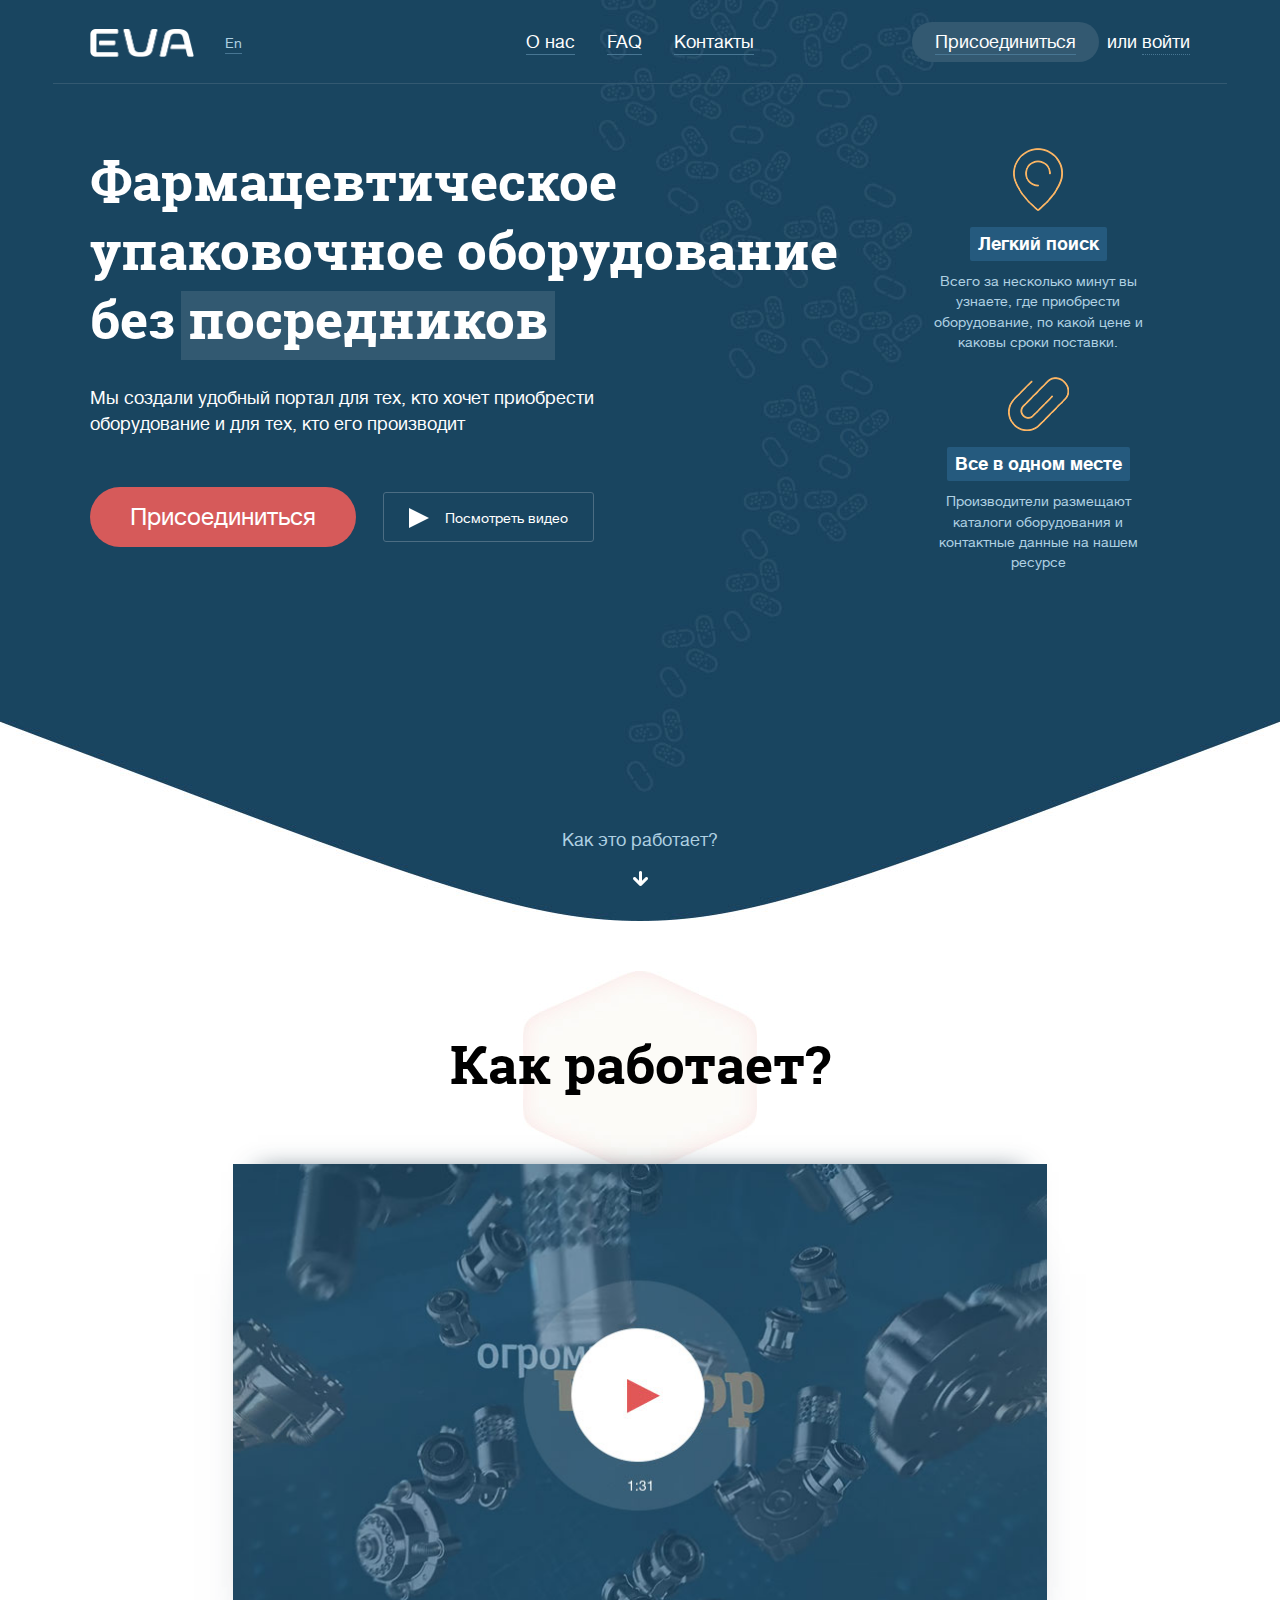
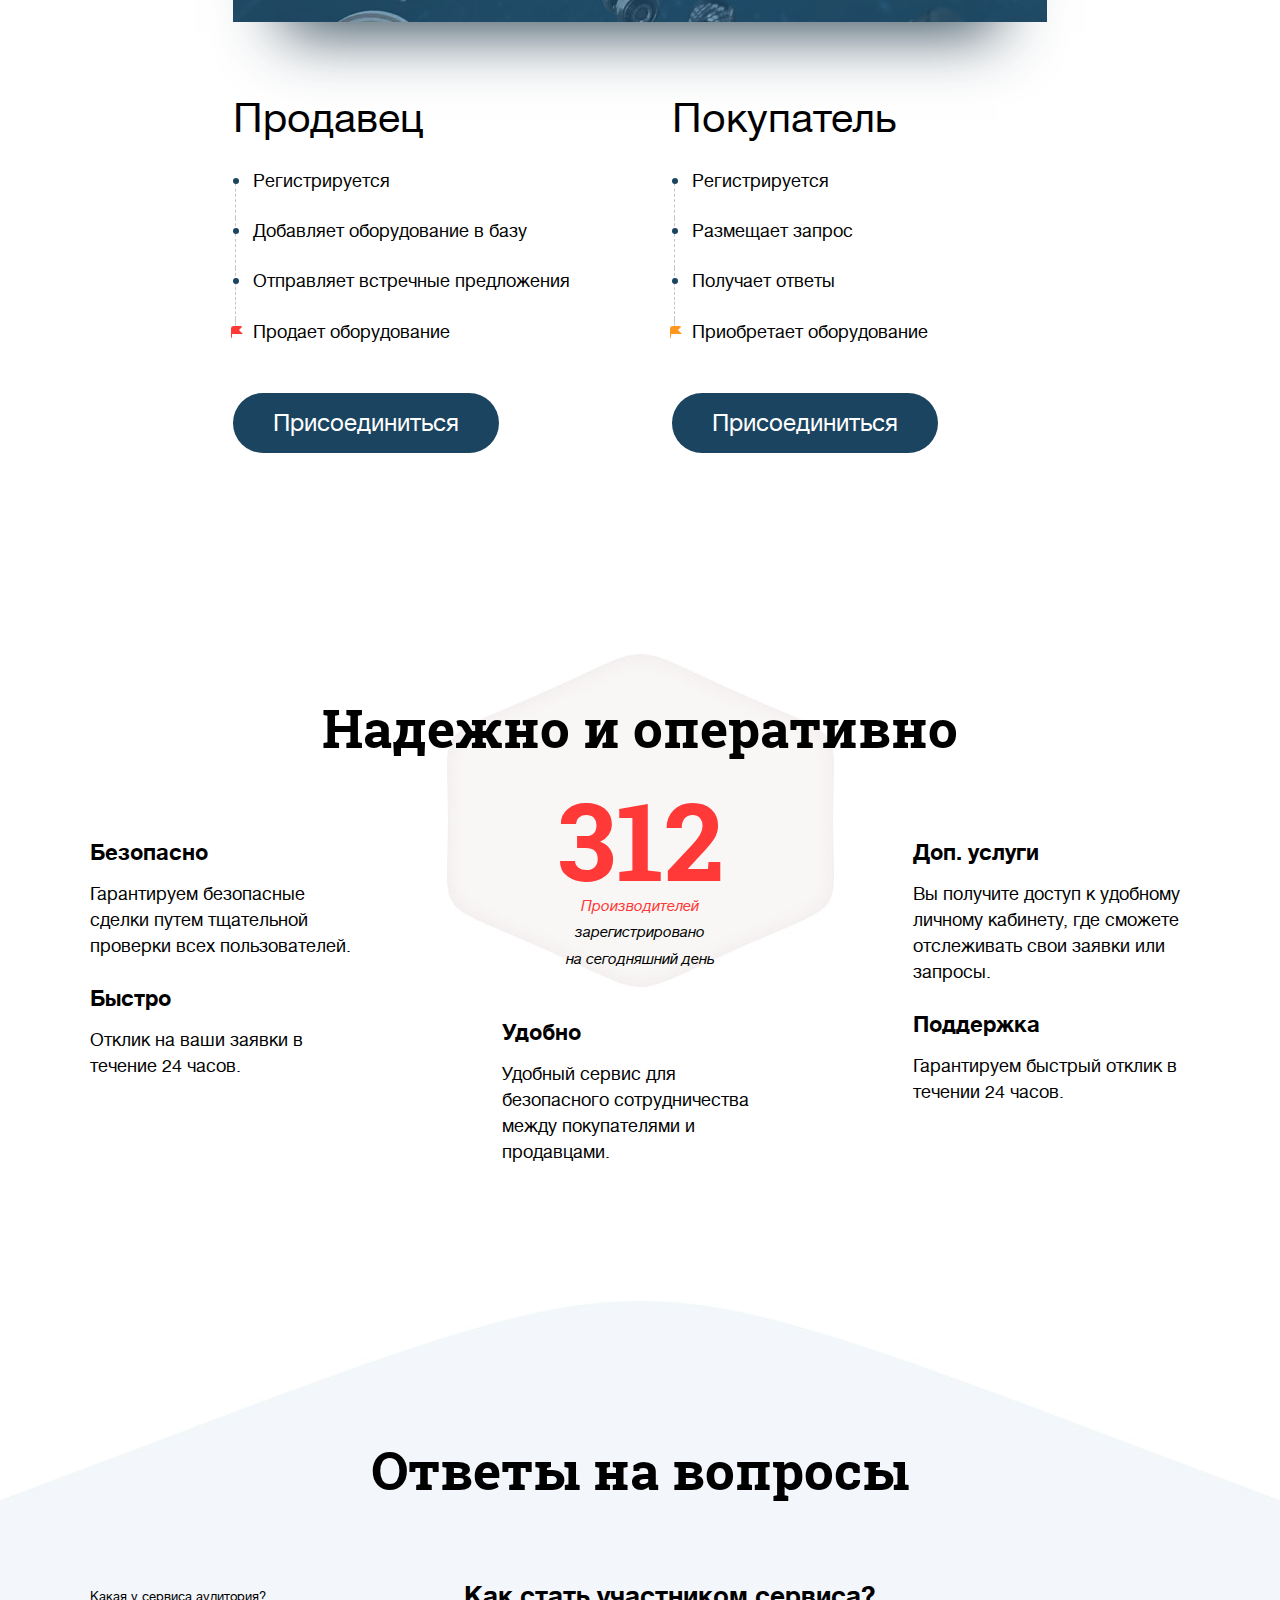
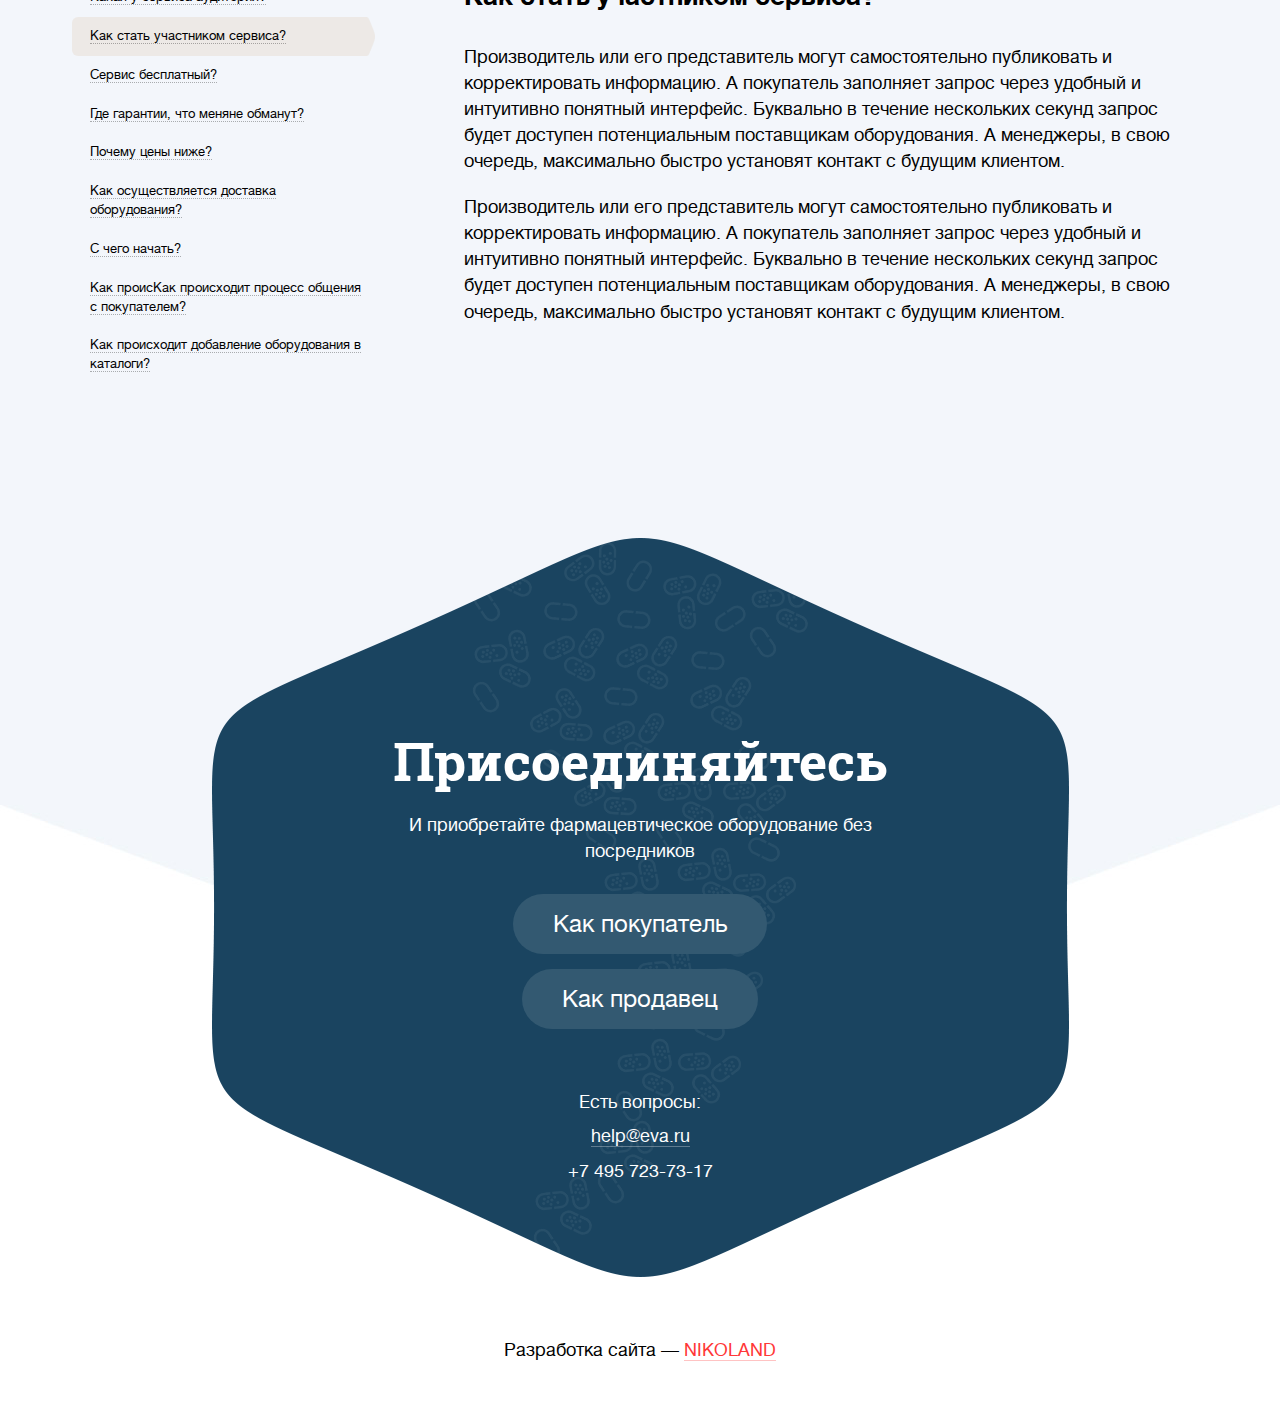
==== commit d62659e6: "message block is done" ====
--- a/main.html
+++ b/main.html
@@ -243,7 +243,7 @@
 		</div><!-- page__section -->
 
 		<div class="faq-section">
-			<div class="page__section">
+			<div class="faq-section__section page__section">
 			
 				<h2 class="faq-section__h h1 txt-to-center">Ответы на вопросы</h2>
 				
@@ -332,7 +332,34 @@
 					</div><!-- faq__column_nav -->
 					<div class="faq__column faq__column_description"></div><!-- faq__column_desk -->
 				</div><!-- faq -->
-
+				
+				<div class="message">
+					<div class="message__body">
+	
+						<h2 class="message__h h1 txt-to-center">Присоединяйтесь</h2>
+						
+						<div class="message__txt">
+							<p>И приобретайте фармацевтическое оборудование без посредников</p>
+						</div>
+	
+						<div class="message__buttons">
+							<div class="message__a">
+								<a href="#" class="message__button button button_color_light">Как покупатель</a>
+							</div>
+							<div class="message__a">
+								<a href="#" class="message__button button button_color_light">Как продавец</a>
+							</div>
+						</div>
+	
+						<div class="message__contacts">
+							Есть вопросы: <br>
+							<a href="mailto:help@eva.ru">help@eva.ru</a> <br>
+							+7 495 723-73-17
+						</div>
+						
+					</div><!-- message__body -->
+
+				</div><!-- message -->
 				
 			</div><!-- page__section -->
 		</div><!-- faq-section -->
--- a/css/common.css
+++ b/css/common.css
@@ -575,7 +575,7 @@
   resize: vertical;
 }
 
-.page, .top-inf__i_main, .top-inf__i_actions, .top-inf__i_lst, .button, .play-button, .preferences__col, .columns__i, .faq__column {
+.page, .top-inf__i_main, .top-inf__i_actions, .top-inf__i_lst, .button, .play-button, .preferences__col, .columns__i, .faq__column, .message {
   -moz-box-sizing: border-box;
   -webkit-box-sizing: border-box;
   box-sizing: border-box;
@@ -1041,6 +1041,9 @@
 }.button_color_important {
   background: #d65a5a;
 }
+.button_color_light {
+  background: #335971;
+}
 .button_space_right {
   margin-right: 22px;
 }
@@ -1392,7 +1395,10 @@
   padding-left: 37px;
   padding-right: 37px;
   padding-top: 136px;
-}.faq-section__h {
+}.faq-section__section {
+  margin-bottom: 60px;
+}
+.faq-section__h {
   margin-bottom: 72px;
 }
 /* faq-section */
@@ -1477,6 +1483,64 @@
 }
 /* faq */
 /* ---------------------------------------END--- */
+/* message */
+/* --------------------------------------------- */
+.message {
+  position: relative;
+  padding-top: 190px;
+  color: #fff;
+  background: url("../img/figure-bottom-sm.png") 0 0 no-repeat;
+  background-size: contain;
+  max-width: 857px;
+  height: 739px;
+  margin: auto;
+  text-align: center;
+}
+.message:before {
+  content: "";
+  display: block;
+  position: absolute;
+  top: 0;
+  left: 0;
+  right: 0;
+  bottom: 0;
+  background: url("../img/pills.png") center 0 no-repeat;
+}.message__txt {
+  width: 60%;
+  margin: auto;
+  margin-bottom: 30px;
+}.message__body {
+  position: relative;
+  z-index: 1;
+}
+.message__buttons {
+  margin-bottom: 56px;
+}.message__a {
+  margin-bottom: 15px;
+}
+.message__h {
+  margin-bottom: 15px;
+}
+.message__contacts {
+  line-height: 1.9;
+}
+.message__contacts a {
+  color: #fff;
+  border-color: white;
+  border-color: rgba(255, 255, 255, 0.3);
+}
+.message__contacts a:visited {
+  color: #fff;
+  border-color: white;
+  border-color: rgba(255, 255, 255, 0.3);
+}
+.message__contacts a:hover {
+  color: #ff3838;
+  border-color: #ffd1d1;
+  border-color: rgba(255, 56, 56, 0.3);
+}
+/* message */
+/* ---------------------------------------END--- */
 
 @media screen and (max-width: 885px) {
   body {
@@ -1630,6 +1694,10 @@
   .faq {
     margin-bottom: 66px;
   }
+
+  .message {
+    padding-top: 140px;
+  }
 }
 
 @media screen and (max-width: 430px) {
@@ -1743,6 +1811,11 @@
 
   .faq-section__h {
     margin-bottom: 30px;
+  }
+
+  .message {
+    padding-top: 70px !important;
+    height: 470px;
   }
 }
 
@@ -2031,3 +2104,35 @@
     display: none !important;
   }
 }
+
+@media screen and (max-width: 730px) {
+  .message {
+    background: url("../img/figure-bottom-sm-sm.png") center 0 no-repeat;
+    background-size: contain;
+    padding-top: 170px;
+  }
+}
+
+@media screen and (max-width: 470px) {
+  .message {
+    padding-top: 140px;
+    height: 630px;
+  }
+
+  .message__txt {
+    margin-bottom: 15px;
+  }
+
+  .message__buttons {
+    margin-bottom: 25px;
+  }
+
+  .message__contacts {
+    line-height: 1.5;
+  }
+
+  .message__button {
+    font-size: 16px;
+    font-size: 1.6rem;
+  }
+}
